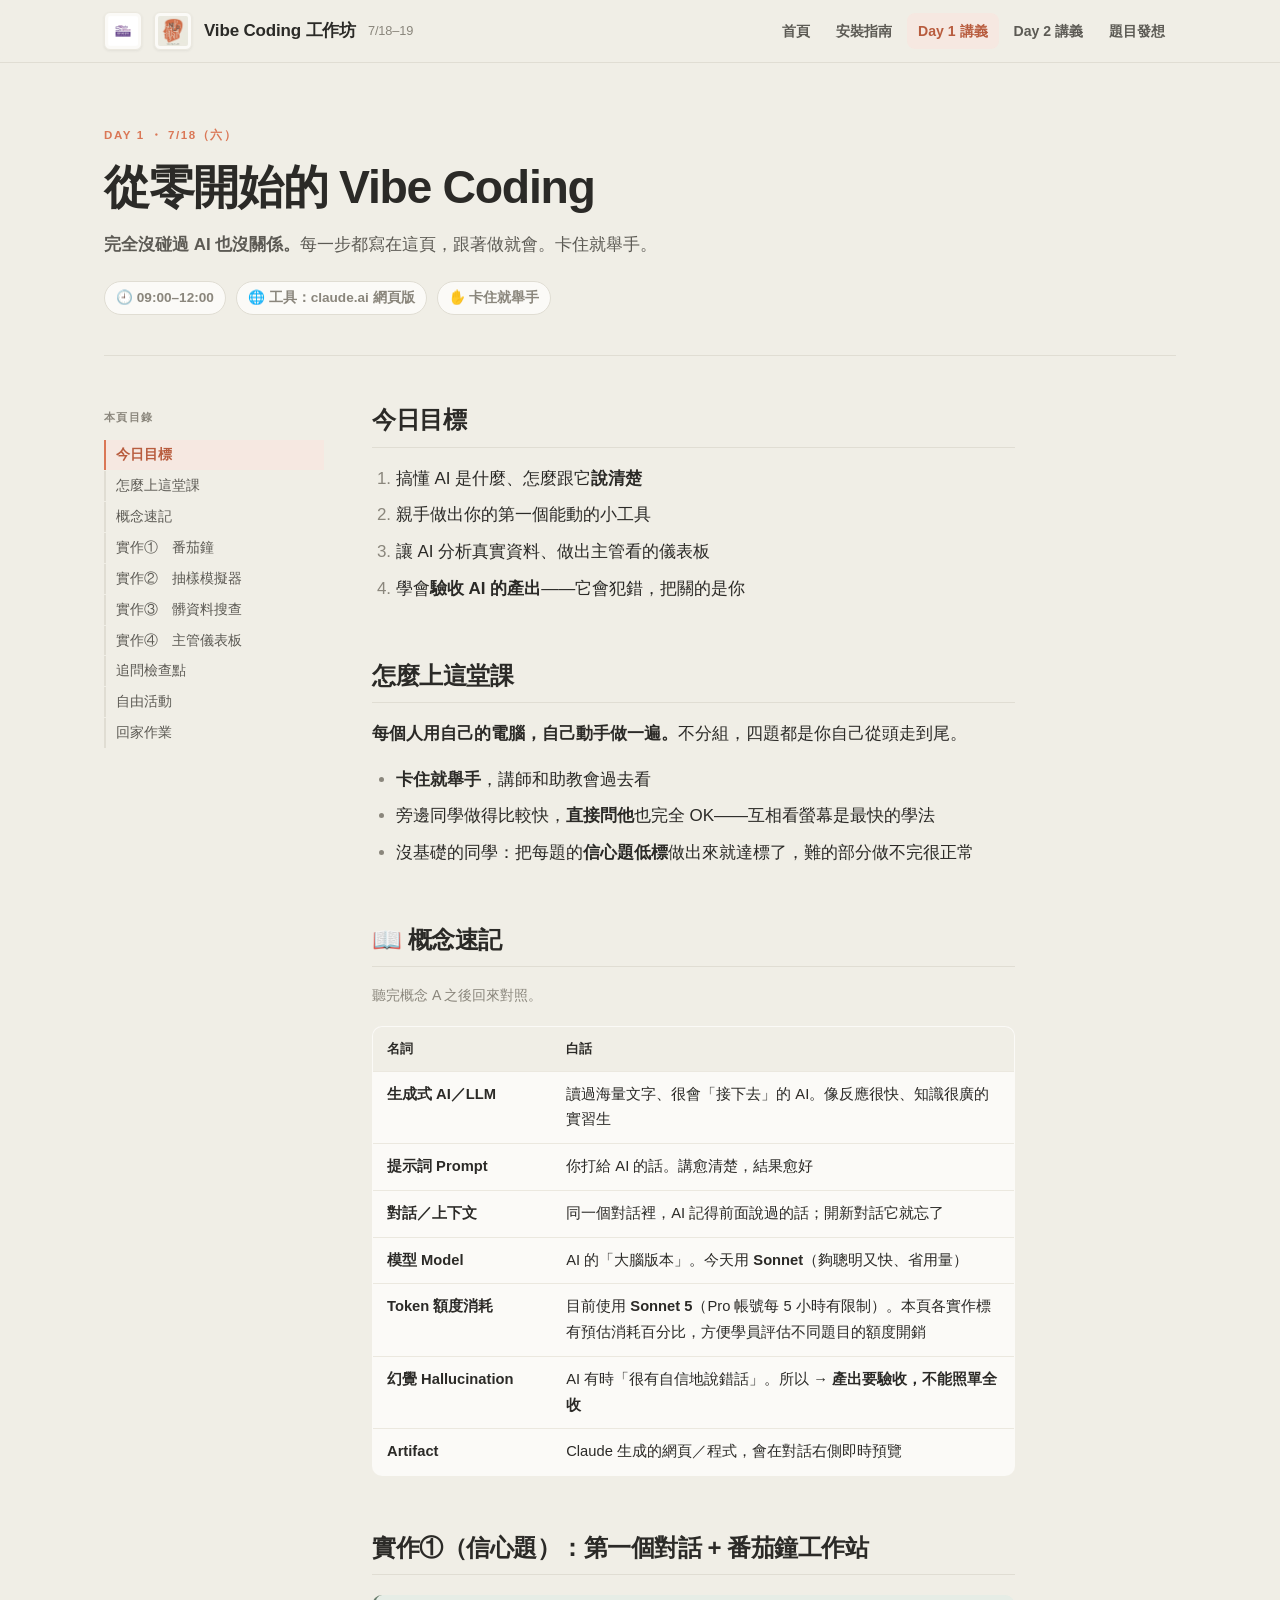
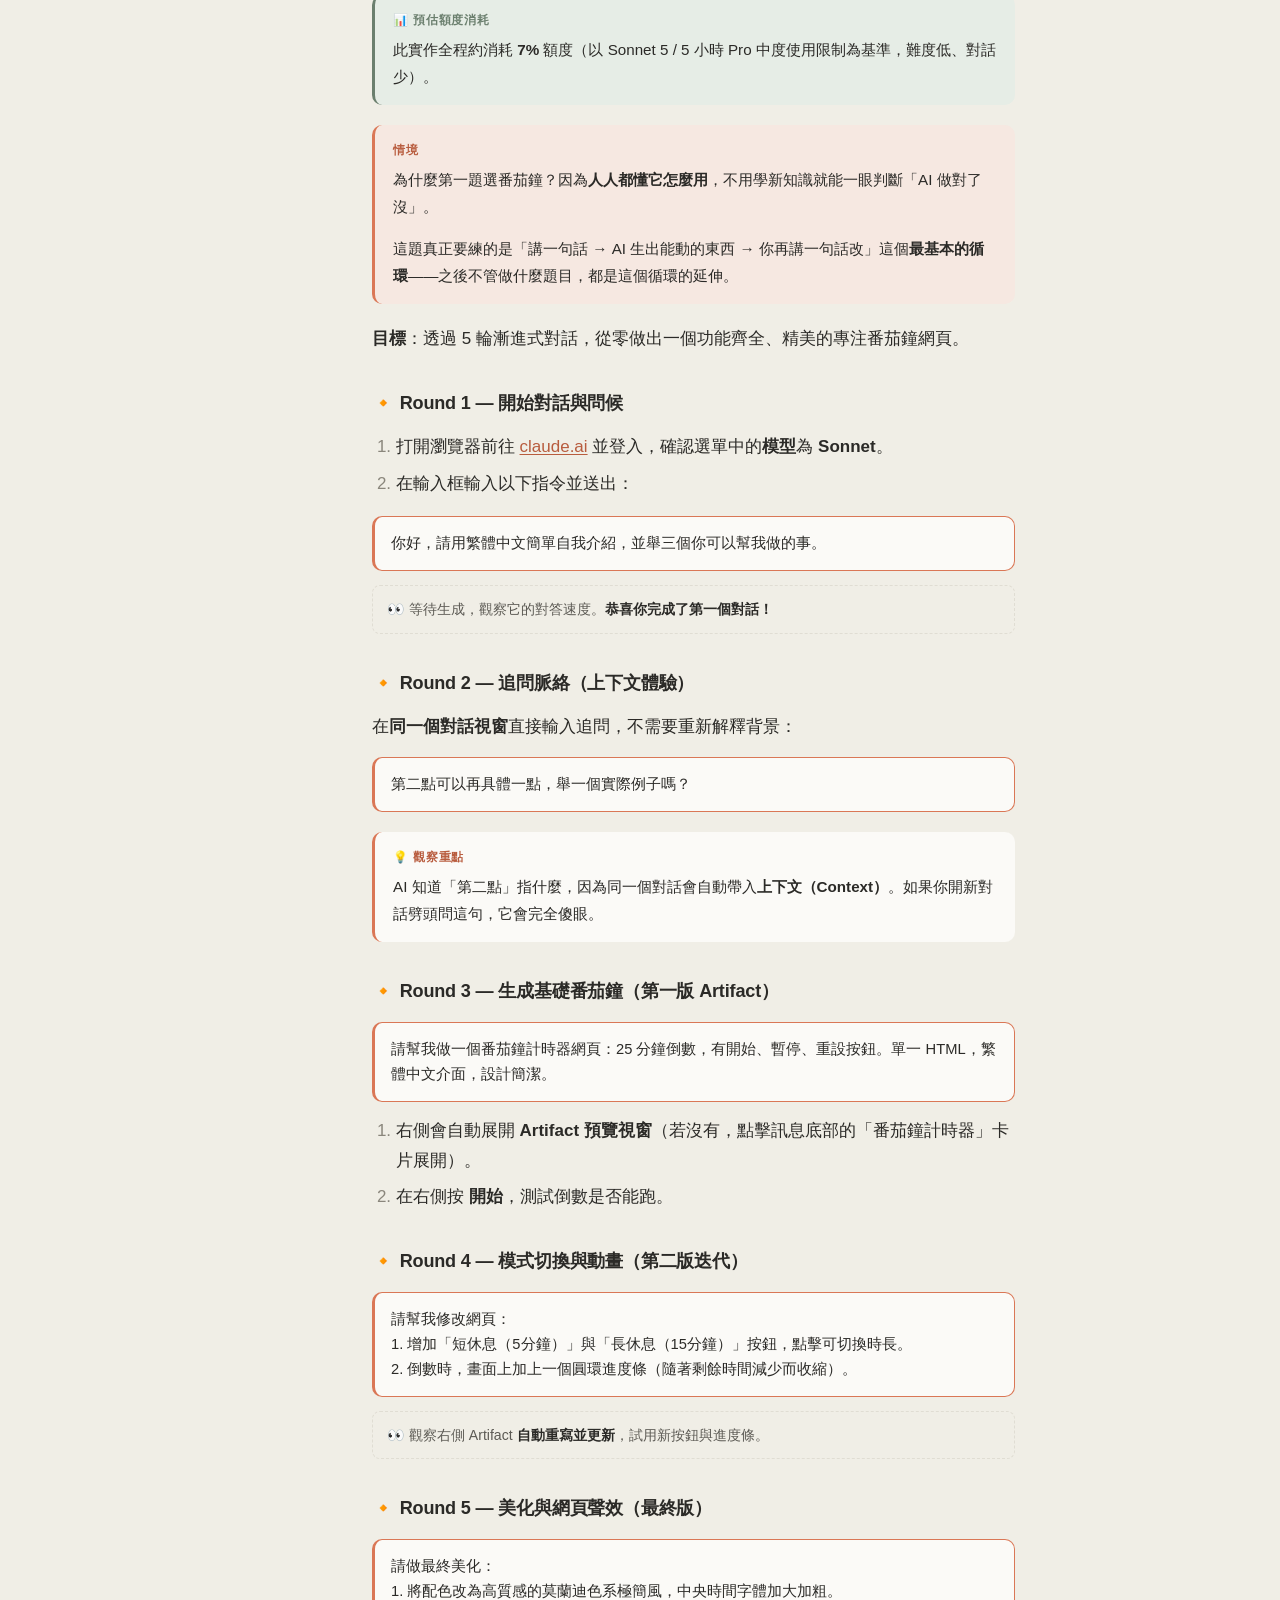
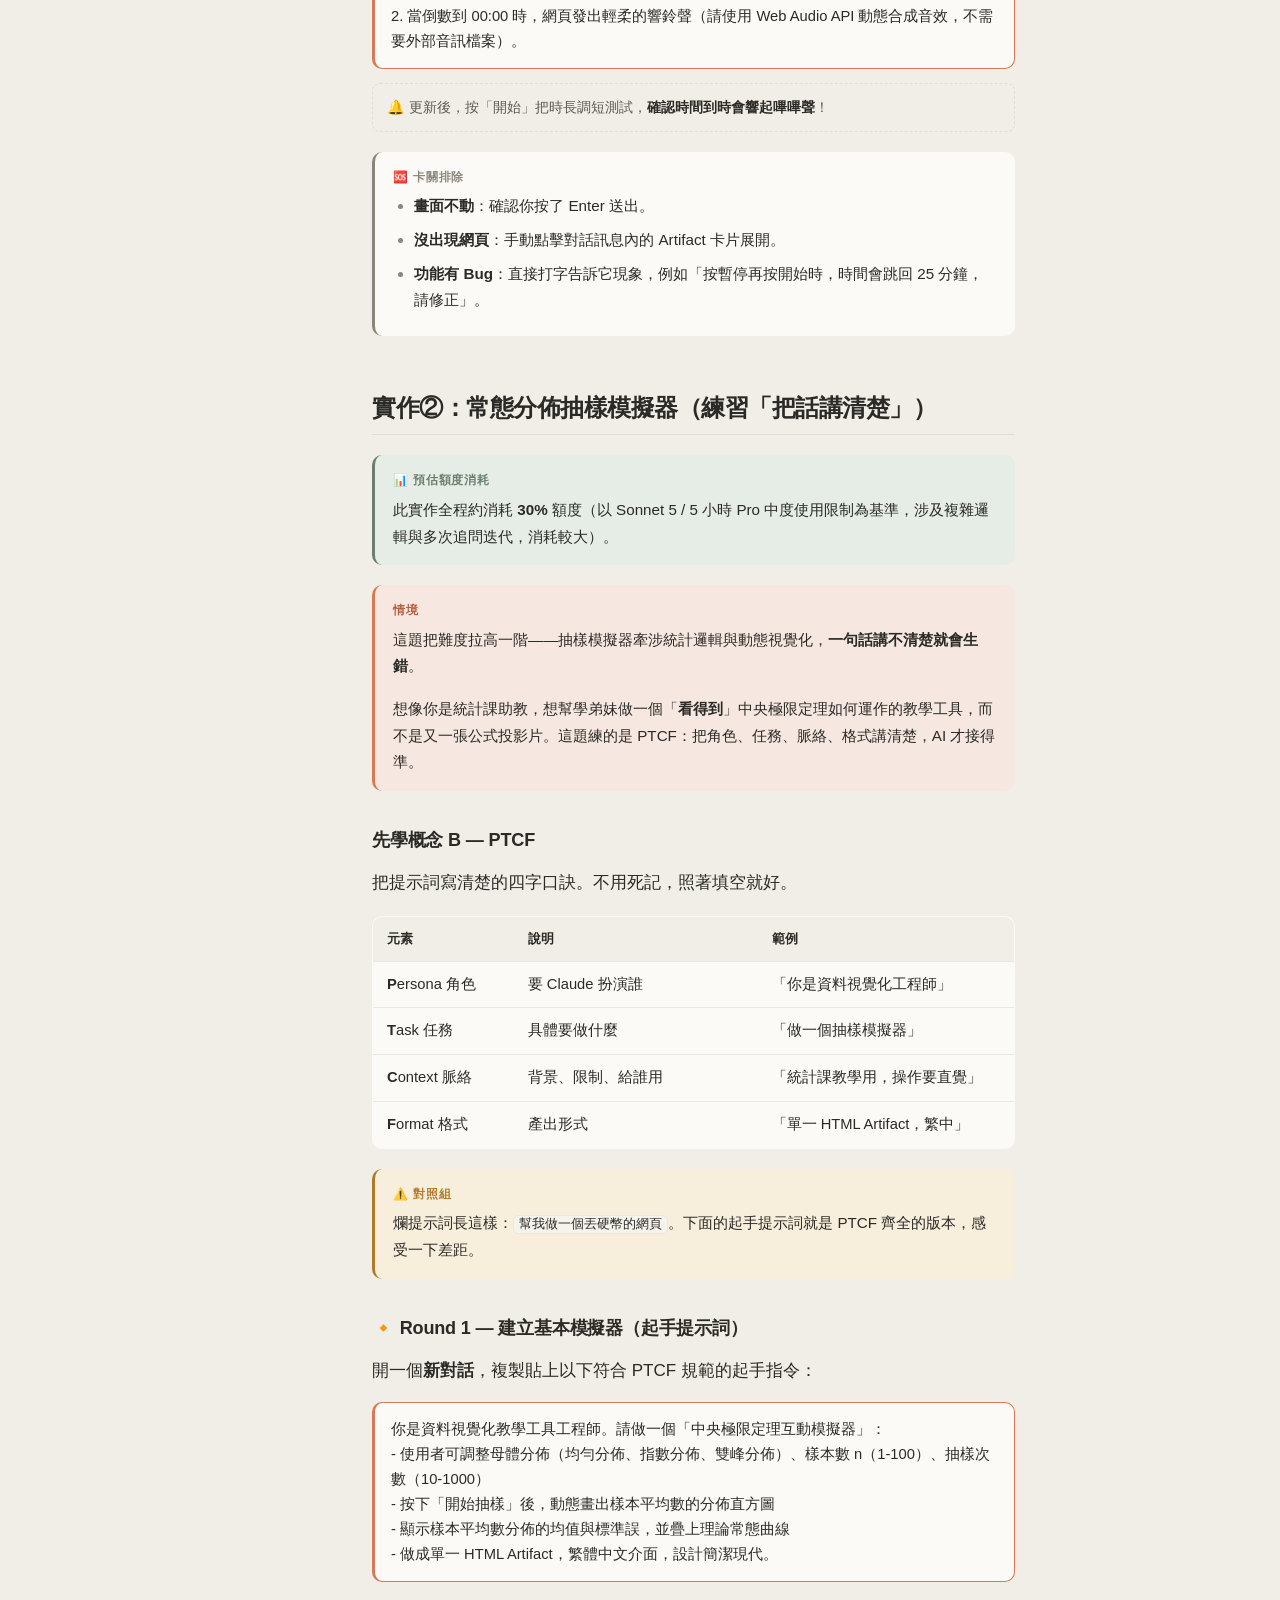
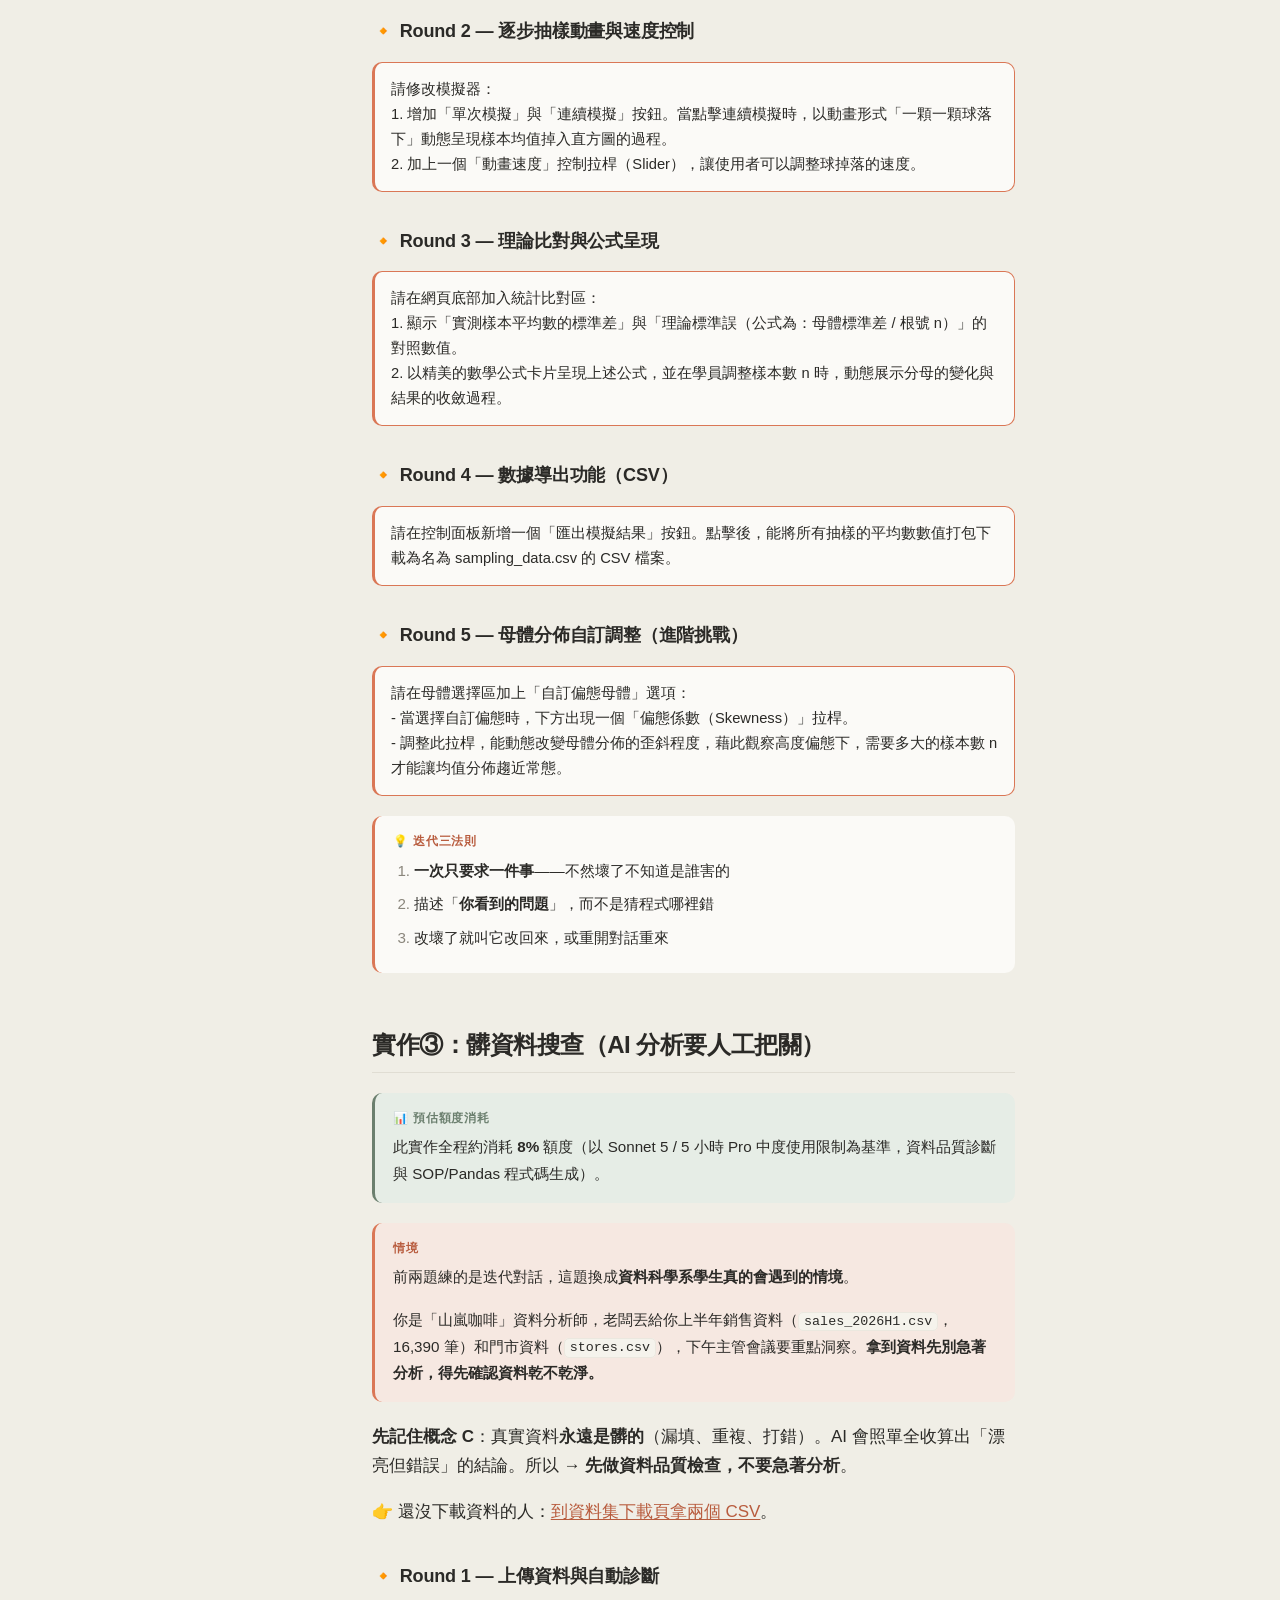
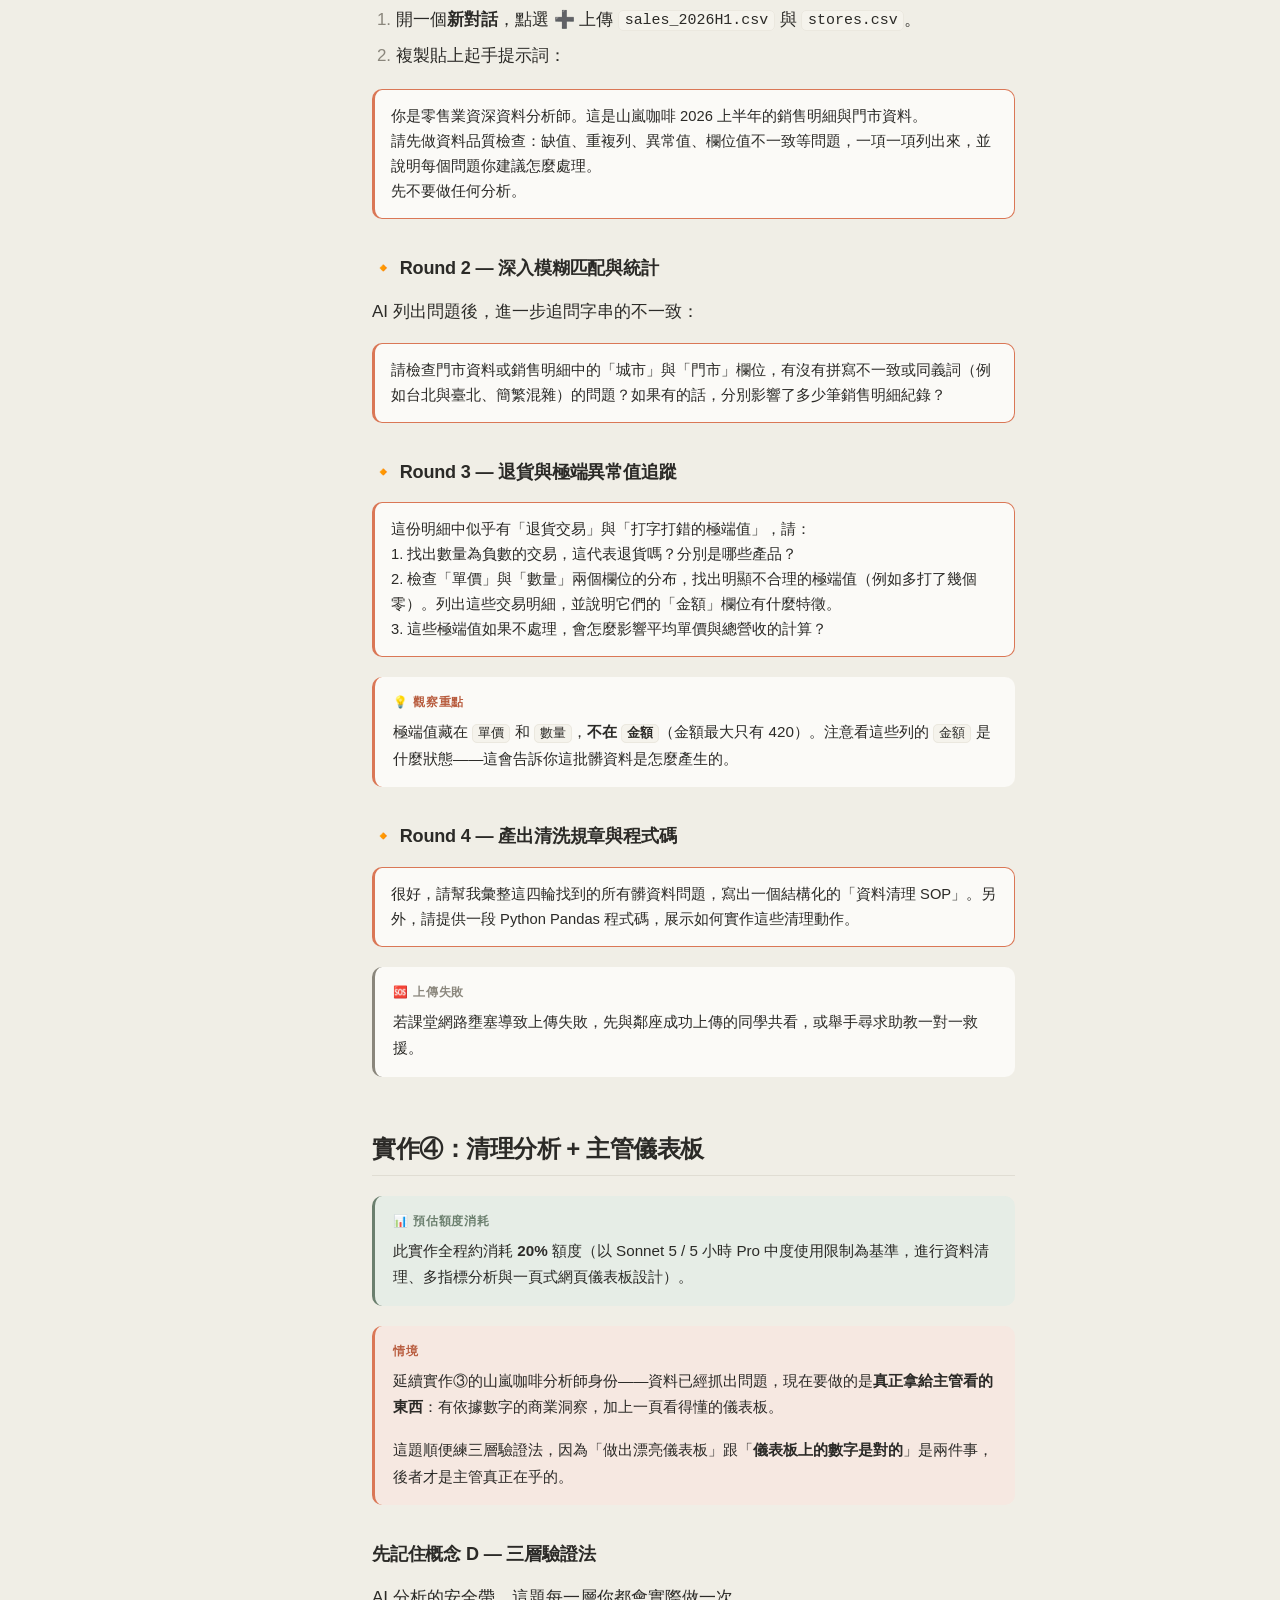
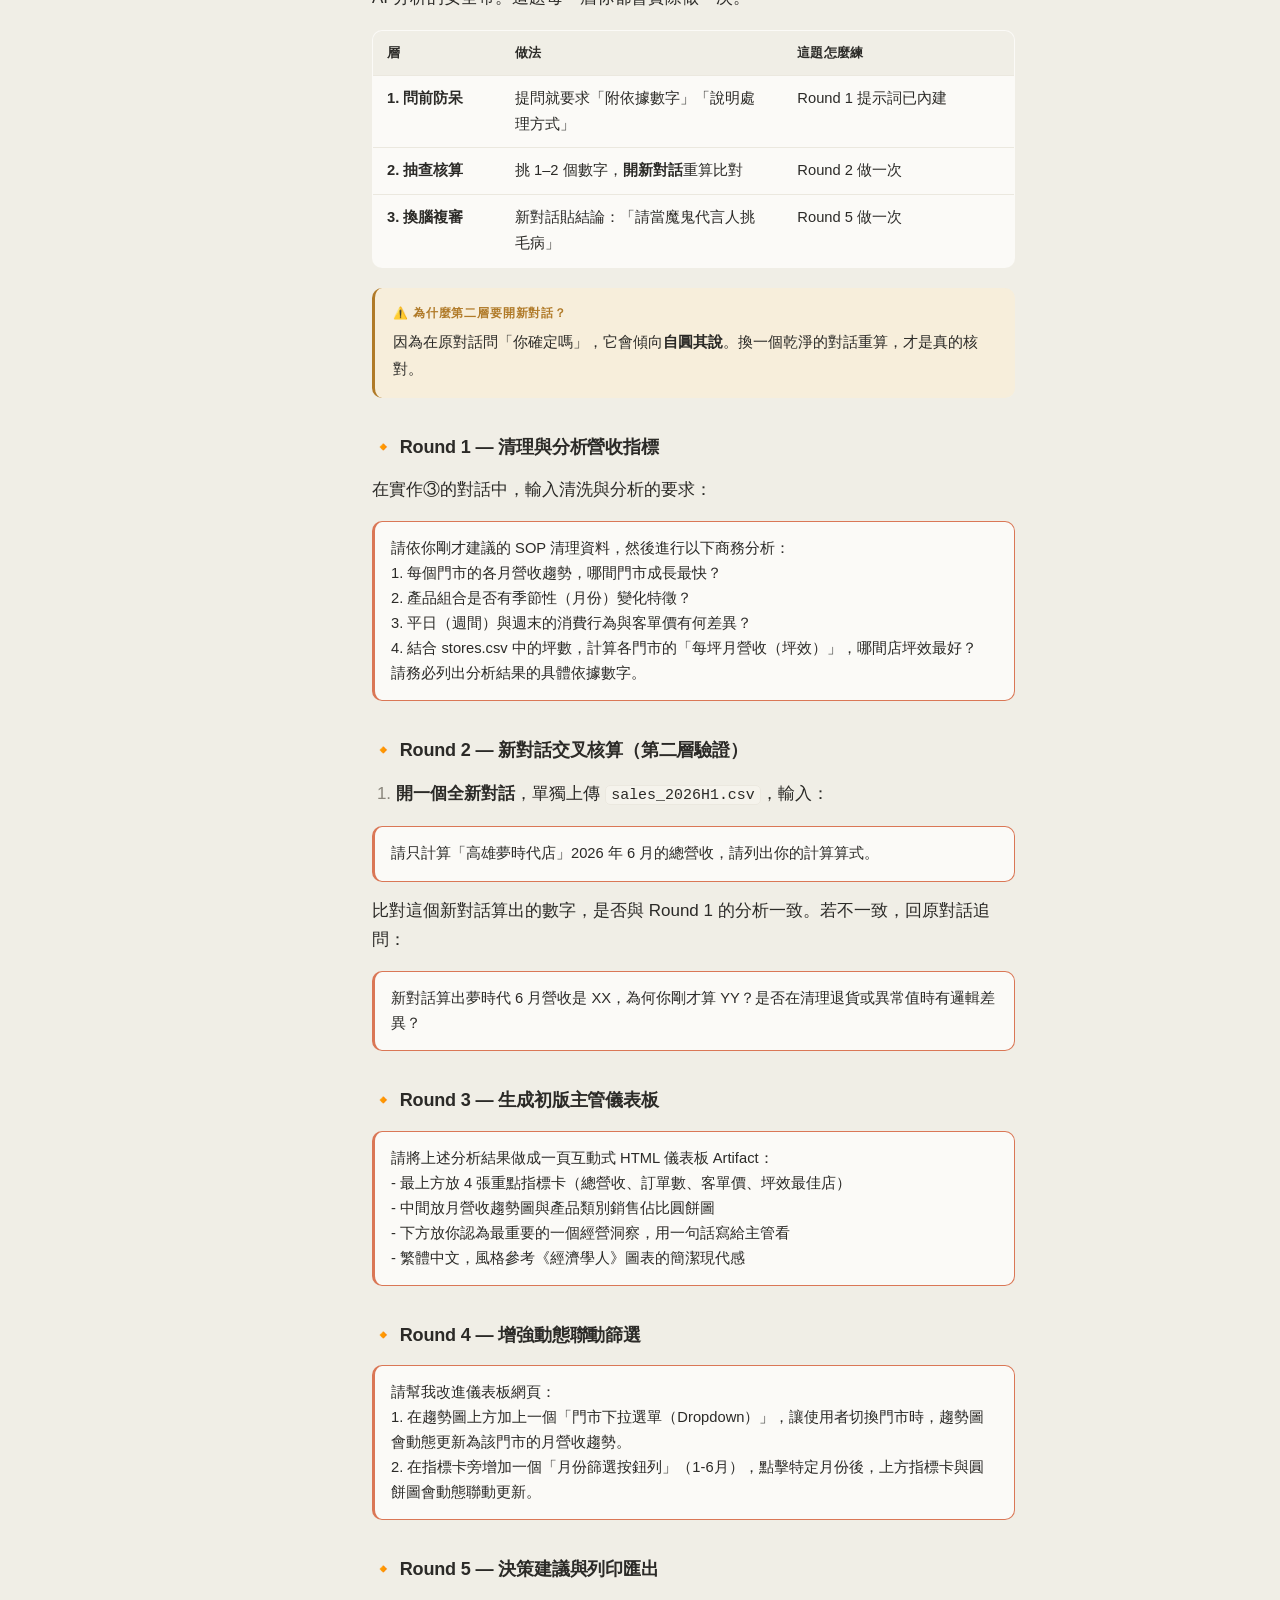
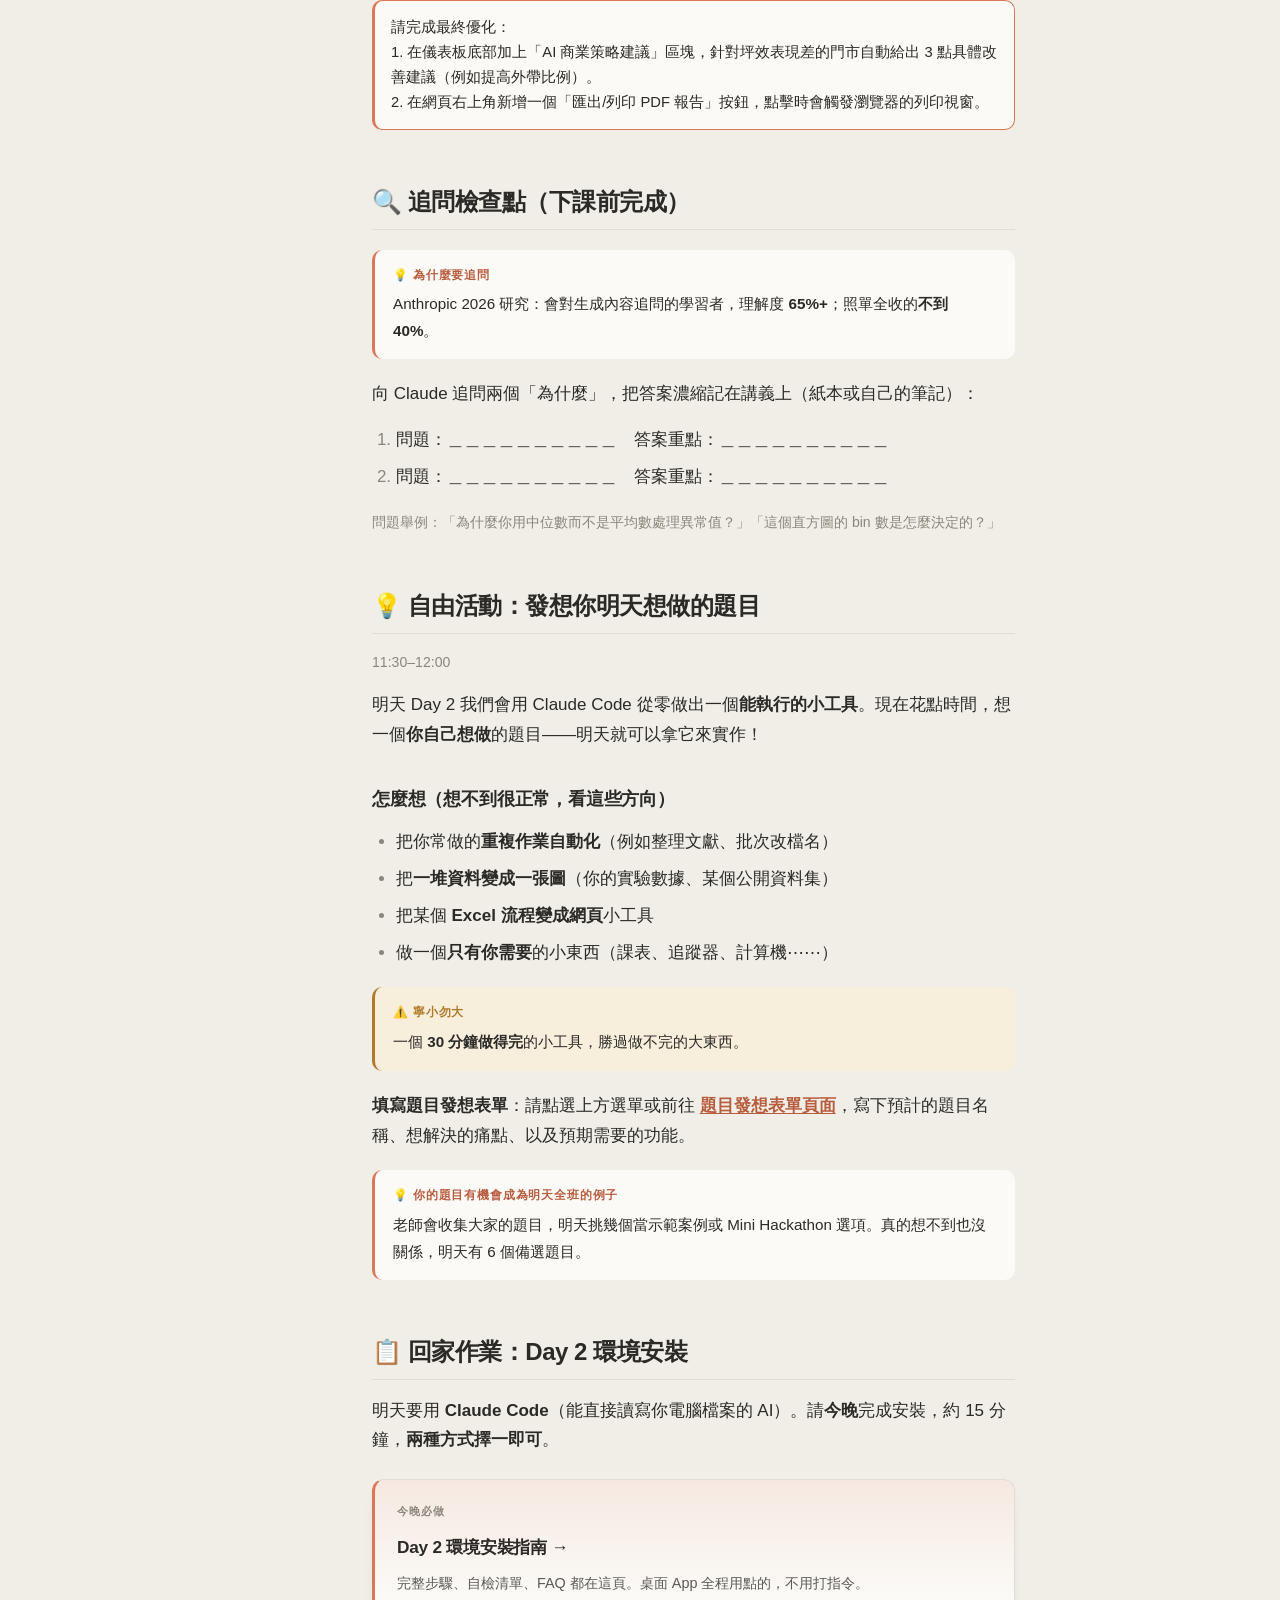
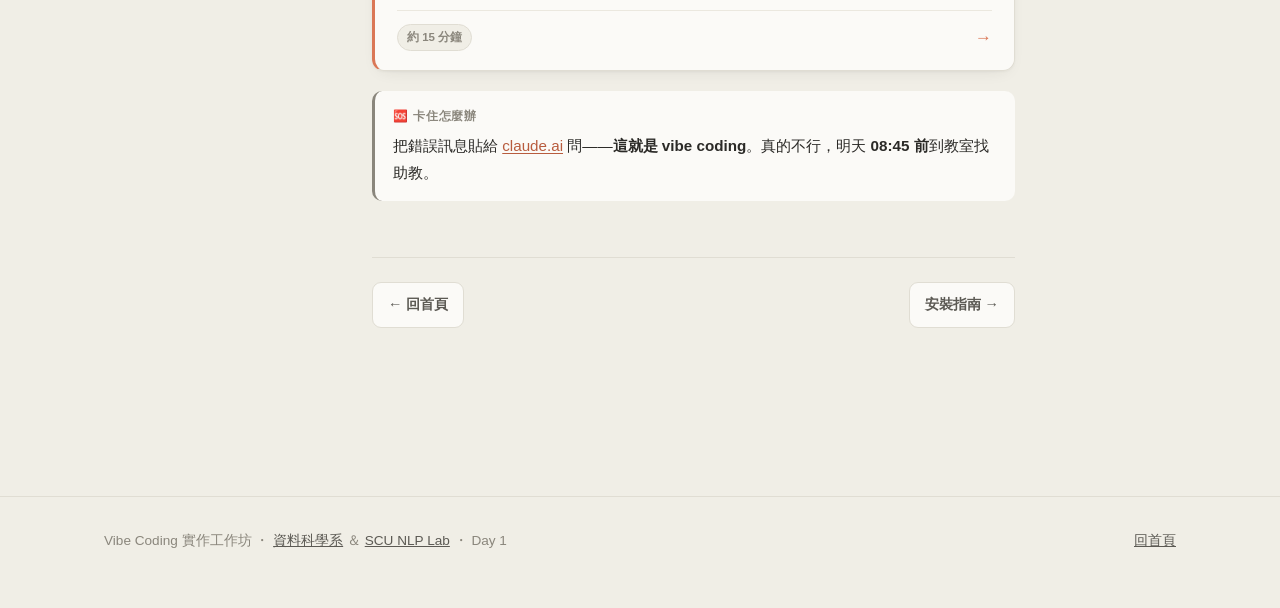
==== day1.html @ 13fd8ad9 "init" ====
<!DOCTYPE html>
<html lang="zh-Hant">

<head>
  <meta charset="UTF-8">
  <meta name="viewport" content="width=device-width, initial-scale=1.0">
  <title>學員講義 — Vibe Coding 工作坊 Day 1 </title>
  <meta name="description" content="Day 1：用 claude.ai 網頁版，從番茄鐘做到主管儀表板。四個實作的逐步操作與起手提示詞。">
  <link rel="stylesheet" href="assets/style.css">
</head>

<body>

  <header class="site-header">
    <div class="inner">
      <a class="brand" href="index.html">
        <img src="assets/bigdata_logo.png" alt="東吳資科" class="header-logo">
        <img src="assets/nlp_logo.png" alt="NLP Lab" class="header-logo">
        Vibe Coding 工作坊
        <small>7/18–19</small>
      </a>
      <nav class="site-nav">
        <a href="index.html">首頁</a>
        <a href="install.html">安裝指南</a>
        <a href="day1.html" aria-current="page">Day 1 講義</a>
        <a href="day2.html">Day 2 講義</a>
        <a href="survey.html">題目發想</a>
      </nav>
    </div>
  </header>

  <div class="wrap">
    <div class="hero">
      <span class="kicker">Day 1 ・ 7/18（六）</span>
      <h1>從零開始的 Vibe Coding</h1>
      <p class="lede"><strong>完全沒碰過 AI 也沒關係。</strong>每一步都寫在這頁，跟著做就會。卡住就舉手。</p>
      <div class="meta">
        <span>🕘 09:00–12:00</span>
        <span>🌐 工具：claude.ai 網頁版</span>
        <span>✋ 卡住就舉手</span>
      </div>
    </div>
  </div>

  <div class="page">

    <aside class="toc">
      <div class="toc-title">本頁目錄</div>
      <ul>
        <li><a href="#goals">今日目標</a></li>
        <li><a href="#how">怎麼上這堂課</a></li>
        <li><a href="#concepts">概念速記</a></li>
        <li><a href="#lab1">實作①　番茄鐘</a></li>
        <li><a href="#lab2">實作②　抽樣模擬器</a></li>
        <li><a href="#lab3">實作③　髒資料搜查</a></li>
        <li><a href="#lab4">實作④　主管儀表板</a></li>
        <li><a href="#checkpoint">追問檢查點</a></li>
        <li><a href="#freetime">自由活動</a></li>
        <li><a href="#homework">回家作業</a></li>
      </ul>
    </aside>

    <main>

      <h2 id="goals">今日目標</h2>
      <ol>
        <li>搞懂 AI 是什麼、怎麼跟它<strong>說清楚</strong></li>
        <li>親手做出你的第一個能動的小工具</li>
        <li>讓 AI 分析真實資料、做出主管看的儀表板</li>
        <li>學會<strong>驗收 AI 的產出</strong>——它會犯錯，把關的是你</li>
      </ol>

      <h2 id="how">怎麼上這堂課</h2>

      <p><strong>每個人用自己的電腦，自己動手做一遍。</strong>不分組，四題都是你自己從頭走到尾。</p>
      <ul>
        <li><strong>卡住就舉手</strong>，講師和助教會過去看</li>
        <li>旁邊同學做得比較快，<strong>直接問他</strong>也完全 OK——互相看螢幕是最快的學法</li>
        <li>沒基礎的同學：把每題的<strong>信心題低標</strong>做出來就達標了，難的部分做不完很正常</li>
      </ul>

      <h2 id="concepts">📖 概念速記</h2>
      <p class="muted small">聽完概念 A 之後回來對照。</p>

      <div class="table-scroll">
        <table>
          <tr>
            <th style="width:28%">名詞</th>
            <th>白話</th>
          </tr>
          <tr>
            <td><strong>生成式 AI／LLM</strong></td>
            <td>讀過海量文字、很會「接下去」的 AI。像反應很快、知識很廣的實習生</td>
          </tr>
          <tr>
            <td><strong>提示詞 Prompt</strong></td>
            <td>你打給 AI 的話。講愈清楚，結果愈好</td>
          </tr>
          <tr>
            <td><strong>對話／上下文</strong></td>
            <td>同一個對話裡，AI 記得前面說過的話；開新對話它就忘了</td>
          </tr>
          <tr>
            <td><strong>模型 Model</strong></td>
            <td>AI 的「大腦版本」。今天用 <strong>Sonnet</strong>（夠聰明又快、省用量）</td>
          </tr>
          <tr>
            <td><strong>Token 額度消耗</strong></td>
            <td>目前使用 <strong>Sonnet 5</strong>（Pro 帳號每 5 小時有限制）。本頁各實作標有預估消耗百分比，方便學員評估不同題目的額度開銷</td>
          </tr>
          <tr>
            <td><strong>幻覺 Hallucination</strong></td>
            <td>AI 有時「很有自信地說錯話」。所以 → <strong>產出要驗收，不能照單全收</strong></td>
          </tr>
          <tr>
            <td><strong>Artifact</strong></td>
            <td>Claude 生成的網頁／程式，會在對話右側即時預覽</td>
          </tr>
        </table>
      </div>

      <!-- ============ 實作 1 ============ -->
      <h2 id="lab1">實作①（信心題）：第一個對話 + 番茄鐘工作站</h2>

      <div class="callout confirm">
        <span class="callout-label">📊 預估額度消耗</span>
        <p>此實作全程約消耗 <strong>7%</strong> 額度（以 Sonnet 5 / 5 小時 Pro 中度使用限制為基準，難度低、對話少）。</p>
      </div>

      <div class="callout scenario">
        <span class="callout-label">情境</span>
        <p>為什麼第一題選番茄鐘？因為<strong>人人都懂它怎麼用</strong>，不用學新知識就能一眼判斷「AI 做對了沒」。</p>
        <p>這題真正要練的是「講一句話 → AI 生出能動的東西 → 你再講一句話改」這個<strong>最基本的循環</strong>——之後不管做什麼題目，都是這個循環的延伸。</p>
      </div>

      <p><strong>目標</strong>：透過 5 輪漸進式對話，從零做出一個功能齊全、精美的專注番茄鐘網頁。</p>

      <h3>🔸 Round 1 — 開始對話與問候</h3>
      <ol>
        <li>打開瀏覽器前往 <a href="https://claude.ai" target="_blank" rel="noopener">claude.ai</a>
          並登入，確認選單中的<strong>模型</strong>為 <strong>Sonnet</strong>。</li>
        <li>在輸入框輸入以下指令並送出：</li>
      </ol>
      <pre class="prompt"><code>你好，請用繁體中文簡單自我介紹，並舉三個你可以幫我做的事。</code></pre>
      <div class="expect">👀 等待生成，觀察它的對答速度。<b>恭喜你完成了第一個對話！</b></div>

      <h3>🔸 Round 2 — 追問脈絡（上下文體驗）</h3>
      <p>在<strong>同一個對話視窗</strong>直接輸入追問，不需要重新解釋背景：</p>
      <pre class="prompt"><code>第二點可以再具體一點，舉一個實際例子嗎？</code></pre>
      <div class="callout tip">
        <span class="callout-label">💡 觀察重點</span>
        <p>AI 知道「第二點」指什麼，因為同一個對話會自動帶入<strong>上下文（Context）</strong>。如果你開新對話劈頭問這句，它會完全傻眼。</p>
      </div>

      <h3>🔸 Round 3 — 生成基礎番茄鐘（第一版 Artifact）</h3>
      <pre class="prompt"><code>請幫我做一個番茄鐘計時器網頁：25 分鐘倒數，有開始、暫停、重設按鈕。單一 HTML，繁體中文介面，設計簡潔。</code></pre>
      <ol>
        <li>右側會自動展開 <strong>Artifact 預覽視窗</strong>（若沒有，點擊訊息底部的「番茄鐘計時器」卡片展開）。</li>
        <li>在右側按 <strong>開始</strong>，測試倒數是否能跑。</li>
      </ol>

      <h3>🔸 Round 4 — 模式切換與動畫（第二版迭代）</h3>
      <pre class="prompt"><code>請幫我修改網頁：
1. 增加「短休息（5分鐘）」與「長休息（15分鐘）」按鈕，點擊可切換時長。
2. 倒數時，畫面上加上一個圓環進度條（隨著剩餘時間減少而收縮）。</code></pre>
      <div class="expect">👀 觀察右側 Artifact <b>自動重寫並更新</b>，試用新按鈕與進度條。</div>

      <h3>🔸 Round 5 — 美化與網頁聲效（最終版）</h3>
      <pre class="prompt"><code>請做最終美化：
1. 將配色改為高質感的莫蘭迪色系極簡風，中央時間字體加大加粗。
2. 當倒數到 00:00 時，網頁發出輕柔的響鈴聲（請使用 Web Audio API 動態合成音效，不需要外部音訊檔案）。</code></pre>
      <div class="expect">🔔 更新後，按「開始」把時長調短測試，<b>確認時間到時會響起嗶嗶聲</b>！</div>

      <div class="callout rescue">
        <span class="callout-label">🆘 卡關排除</span>
        <ul>
          <li><strong>畫面不動</strong>：確認你按了 Enter 送出。</li>
          <li><strong>沒出現網頁</strong>：手動點擊對話訊息內的 Artifact 卡片展開。</li>
          <li><strong>功能有 Bug</strong>：直接打字告訴它現象，例如「按暫停再按開始時，時間會跳回 25 分鐘，請修正」。</li>
        </ul>
      </div>

      <!-- ============ 實作 2 ============ -->
      <h2 id="lab2">實作②：常態分佈抽樣模擬器（練習「把話講清楚」）</h2>

      <div class="callout confirm">
        <span class="callout-label">📊 預估額度消耗</span>
        <p>此實作全程約消耗 <strong>30%</strong> 額度（以 Sonnet 5 / 5 小時 Pro 中度使用限制為基準，涉及複雜邏輯與多次追問迭代，消耗較大）。</p>
      </div>

      <div class="callout scenario">
        <span class="callout-label">情境</span>
        <p>這題把難度拉高一階——抽樣模擬器牽涉統計邏輯與動態視覺化，<strong>一句話講不清楚就會生錯</strong>。</p>
        <p>想像你是統計課助教，想幫學弟妹做一個「<strong>看得到</strong>」中央極限定理如何運作的教學工具，而不是又一張公式投影片。這題練的是 PTCF：把角色、任務、脈絡、格式講清楚，AI 才接得準。</p>
      </div>

      <h3>先學概念 B — PTCF</h3>
      <p>把提示詞寫清楚的四字口訣。不用死記，照著填空就好。</p>

      <div class="table-scroll">
        <table>
          <tr>
            <th style="width:22%">元素</th>
            <th style="width:38%">說明</th>
            <th>範例</th>
          </tr>
          <tr>
            <td><strong>P</strong>ersona 角色</td>
            <td>要 Claude 扮演誰</td>
            <td>「你是資料視覺化工程師」</td>
          </tr>
          <tr>
            <td><strong>T</strong>ask 任務</td>
            <td>具體要做什麼</td>
            <td>「做一個抽樣模擬器」</td>
          </tr>
          <tr>
            <td><strong>C</strong>ontext 脈絡</td>
            <td>背景、限制、給誰用</td>
            <td>「統計課教學用，操作要直覺」</td>
          </tr>
          <tr>
            <td><strong>F</strong>ormat 格式</td>
            <td>產出形式</td>
            <td>「單一 HTML Artifact，繁中」</td>
          </tr>
        </table>
      </div>

      <div class="callout warn">
        <span class="callout-label">⚠️ 對照組</span>
        <p>爛提示詞長這樣：<code>幫我做一個丟硬幣的網頁</code>。下面的起手提示詞就是 PTCF 齊全的版本，感受一下差距。</p>
      </div>

      <h3>🔸 Round 1 — 建立基本模擬器（起手提示詞）</h3>
      <p>開一個<strong>新對話</strong>，複製貼上以下符合 PTCF 規範的起手指令：</p>
      <pre class="prompt"><code>你是資料視覺化教學工具工程師。請做一個「中央極限定理互動模擬器」：
- 使用者可調整母體分佈（均勻分佈、指數分佈、雙峰分佈）、樣本數 n（1-100）、抽樣次數（10-1000）
- 按下「開始抽樣」後，動態畫出樣本平均數的分佈直方圖
- 顯示樣本平均數分佈的均值與標準誤，並疊上理論常態曲線
- 做成單一 HTML Artifact，繁體中文介面，設計簡潔現代。</code></pre>

      <h3>🔸 Round 2 — 逐步抽樣動畫與速度控制</h3>
      <pre class="prompt"><code>請修改模擬器：
1. 增加「單次模擬」與「連續模擬」按鈕。當點擊連續模擬時，以動畫形式「一顆一顆球落下」動態呈現樣本均值掉入直方圖的過程。
2. 加上一個「動畫速度」控制拉桿（Slider），讓使用者可以調整球掉落的速度。</code></pre>

      <h3>🔸 Round 3 — 理論比對與公式呈現</h3>
      <pre class="prompt"><code>請在網頁底部加入統計比對區：
1. 顯示「實測樣本平均數的標準差」與「理論標準誤（公式為：母體標準差 / 根號 n）」的對照數值。
2. 以精美的數學公式卡片呈現上述公式，並在學員調整樣本數 n 時，動態展示分母的變化與結果的收斂過程。</code></pre>

      <h3>🔸 Round 4 — 數據導出功能（CSV）</h3>
      <pre class="prompt"><code>請在控制面板新增一個「匯出模擬結果」按鈕。點擊後，能將所有抽樣的平均數數值打包下載為名為 sampling_data.csv 的 CSV 檔案。</code></pre>

      <h3>🔸 Round 5 — 母體分佈自訂調整（進階挑戰）</h3>
      <pre class="prompt"><code>請在母體選擇區加上「自訂偏態母體」選項：
- 當選擇自訂偏態時，下方出現一個「偏態係數（Skewness）」拉桿。
- 調整此拉桿，能動態改變母體分佈的歪斜程度，藉此觀察高度偏態下，需要多大的樣本數 n 才能讓均值分佈趨近常態。</code></pre>

      <div class="callout tip">
        <span class="callout-label">💡 迭代三法則</span>
        <ol>
          <li><strong>一次只要求一件事</strong>——不然壞了不知道是誰害的</li>
          <li>描述「<strong>你看到的問題</strong>」，而不是猜程式哪裡錯</li>
          <li>改壞了就叫它改回來，或重開對話重來</li>
        </ol>
      </div>

      <!-- ============ 實作 3 ============ -->
      <h2 id="lab3">實作③：髒資料搜查（AI 分析要人工把關）</h2>

      <div class="callout confirm">
        <span class="callout-label">📊 預估額度消耗</span>
        <p>此實作全程約消耗 <strong>8%</strong> 額度（以 Sonnet 5 / 5 小時 Pro 中度使用限制為基準，資料品質診斷與 SOP/Pandas 程式碼生成）。</p>
      </div>

      <div class="callout scenario">
        <span class="callout-label">情境</span>
        <p>前兩題練的是迭代對話，這題換成<strong>資料科學系學生真的會遇到的情境</strong>。</p>
        <p>你是「山嵐咖啡」資料分析師，老闆丟給你上半年銷售資料（<code>sales_2026H1.csv</code>，16,390
          筆）和門市資料（<code>stores.csv</code>），下午主管會議要重點洞察。<strong>拿到資料先別急著分析，得先確認資料乾不乾淨。</strong></p>
      </div>

      <p><strong>先記住概念 C</strong>：真實資料<strong>永遠是髒的</strong>（漏填、重複、打錯）。AI 會照單全收算出「漂亮但錯誤」的結論。所以 →
        <strong>先做資料品質檢查，不要急著分析</strong>。</p>

      <p>👉 還沒下載資料的人：<a href="data/">到資料集下載頁拿兩個 CSV</a>。</p>

      <h3>🔸 Round 1 — 上傳資料與自動診斷</h3>
      <ol>
        <li>開一個<strong>新對話</strong>，點選 <strong>➕</strong> 上傳 <code>sales_2026H1.csv</code> 與 <code>stores.csv</code>。
        </li>
        <li>複製貼上起手提示詞：</li>
      </ol>
      <pre class="prompt"><code>你是零售業資深資料分析師。這是山嵐咖啡 2026 上半年的銷售明細與門市資料。
請先做資料品質檢查：缺值、重複列、異常值、欄位值不一致等問題，一項一項列出來，並說明每個問題你建議怎麼處理。
先不要做任何分析。</code></pre>

      <h3>🔸 Round 2 — 深入模糊匹配與統計</h3>
      <p>AI 列出問題後，進一步追問字串的不一致：</p>
      <pre
        class="prompt"><code>請檢查門市資料或銷售明細中的「城市」與「門市」欄位，有沒有拼寫不一致或同義詞（例如台北與臺北、簡繁混雜）的問題？如果有的話，分別影響了多少筆銷售明細紀錄？</code></pre>

      <h3>🔸 Round 3 — 退貨與極端異常值追蹤</h3>
      <pre class="prompt"><code>這份明細中似乎有「退貨交易」與「打字打錯的極端值」，請：
1. 找出數量為負數的交易，這代表退貨嗎？分別是哪些產品？
2. 檢查「單價」與「數量」兩個欄位的分布，找出明顯不合理的極端值（例如多打了幾個零）。列出這些交易明細，並說明它們的「金額」欄位有什麼特徵。
3. 這些極端值如果不處理，會怎麼影響平均單價與總營收的計算？</code></pre>

      <div class="callout tip">
        <span class="callout-label">💡 觀察重點</span>
        <p>極端值藏在 <code>單價</code> 和 <code>數量</code>，<strong>不在 <code>金額</code></strong>（金額最大只有 420）。注意看這些列的
          <code>金額</code> 是什麼狀態——這會告訴你這批髒資料是怎麼產生的。</p>
      </div>

      <h3>🔸 Round 4 — 產出清洗規章與程式碼</h3>
      <pre
        class="prompt"><code>很好，請幫我彙整這四輪找到的所有髒資料問題，寫出一個結構化的「資料清理 SOP」。另外，請提供一段 Python Pandas 程式碼，展示如何實作這些清理動作。</code></pre>

      <div class="callout rescue">
        <span class="callout-label">🆘 上傳失敗</span>
        <p>若課堂網路壅塞導致上傳失敗，先與鄰座成功上傳的同學共看，或舉手尋求助教一對一救援。</p>
      </div>

      <!-- ============ 實作 4 ============ -->
      <h2 id="lab4">實作④：清理分析 + 主管儀表板</h2>

      <div class="callout confirm">
        <span class="callout-label">📊 預估額度消耗</span>
        <p>此實作全程約消耗 <strong>20%</strong> 額度（以 Sonnet 5 / 5 小時 Pro 中度使用限制為基準，進行資料清理、多指標分析與一頁式網頁儀表板設計）。</p>
      </div>

      <div class="callout scenario">
        <span class="callout-label">情境</span>
        <p>延續實作③的山嵐咖啡分析師身份——資料已經抓出問題，現在要做的是<strong>真正拿給主管看的東西</strong>：有依據數字的商業洞察，加上一頁看得懂的儀表板。</p>
        <p>這題順便練三層驗證法，因為「做出漂亮儀表板」跟「<strong>儀表板上的數字是對的</strong>」是兩件事，後者才是主管真正在乎的。</p>
      </div>

      <h3>先記住概念 D — 三層驗證法</h3>
      <p>AI 分析的安全帶。這題每一層你都會實際做一次。</p>

      <div class="table-scroll">
        <table>
          <tr>
            <th style="width:20%">層</th>
            <th style="width:44%">做法</th>
            <th>這題怎麼練</th>
          </tr>
          <tr>
            <td><strong>1. 問前防呆</strong></td>
            <td>提問就要求「附依據數字」「說明處理方式」</td>
            <td>Round 1 提示詞已內建</td>
          </tr>
          <tr>
            <td><strong>2. 抽查核算</strong></td>
            <td>挑 1–2 個數字，<strong>開新對話</strong>重算比對</td>
            <td>Round 2 做一次</td>
          </tr>
          <tr>
            <td><strong>3. 換腦複審</strong></td>
            <td>新對話貼結論：「請當魔鬼代言人挑毛病」</td>
            <td>Round 5 做一次</td>
          </tr>
        </table>
      </div>

      <div class="callout warn">
        <span class="callout-label">⚠️ 為什麼第二層要開新對話？</span>
        <p>因為在原對話問「你確定嗎」，它會傾向<strong>自圓其說</strong>。換一個乾淨的對話重算，才是真的核對。</p>
      </div>

      <h3>🔸 Round 1 — 清理與分析營收指標</h3>
      <p>在實作③的對話中，輸入清洗與分析的要求：</p>
      <pre class="prompt"><code>請依你剛才建議的 SOP 清理資料，然後進行以下商務分析：
1. 每個門市的各月營收趨勢，哪間門市成長最快？
2. 產品組合是否有季節性（月份）變化特徵？
3. 平日（週間）與週末的消費行為與客單價有何差異？
4. 結合 stores.csv 中的坪數，計算各門市的「每坪月營收（坪效）」，哪間店坪效最好？
請務必列出分析結果的具體依據數字。</code></pre>

      <h3>🔸 Round 2 — 新對話交叉核算（第二層驗證）</h3>
      <ol>
        <li><strong>開一個全新對話</strong>，單獨上傳 <code>sales_2026H1.csv</code>，輸入：</li>
      </ol>
      <pre class="prompt"><code>請只計算「高雄夢時代店」2026 年 6 月的總營收，請列出你的計算算式。</code></pre>
      <p>比對這個新對話算出的數字，是否與 Round 1 的分析一致。若不一致，回原對話追問：</p>
      <pre class="prompt"><code>新對話算出夢時代 6 月營收是 XX，為何你剛才算 YY？是否在清理退貨或異常值時有邏輯差異？</code></pre>

      <h3>🔸 Round 3 — 生成初版主管儀表板</h3>
      <pre class="prompt"><code>請將上述分析結果做成一頁互動式 HTML 儀表板 Artifact：
- 最上方放 4 張重點指標卡（總營收、訂單數、客單價、坪效最佳店）
- 中間放月營收趨勢圖與產品類別銷售佔比圓餅圖
- 下方放你認為最重要的一個經營洞察，用一句話寫給主管看
- 繁體中文，風格參考《經濟學人》圖表的簡潔現代感</code></pre>

      <h3>🔸 Round 4 — 增強動態聯動篩選</h3>
      <pre class="prompt"><code>請幫我改進儀表板網頁：
1. 在趨勢圖上方加上一個「門市下拉選單（Dropdown）」，讓使用者切換門市時，趨勢圖會動態更新為該門市的月營收趨勢。
2. 在指標卡旁增加一個「月份篩選按鈕列」（1-6月），點擊特定月份後，上方指標卡與圓餅圖會動態聯動更新。</code></pre>

      <h3>🔸 Round 5 — 決策建議與列印匯出</h3>
      <pre class="prompt"><code>請完成最終優化：
1. 在儀表板底部加上「AI 商業策略建議」區塊，針對坪效表現差的門市自動給出 3 點具體改善建議（例如提高外帶比例）。
2. 在網頁右上角新增一個「匯出/列印 PDF 報告」按鈕，點擊時會觸發瀏覽器的列印視窗。</code></pre>

      <!-- ============ 追問檢查點 ============ -->
      <h2 id="checkpoint">🔍 追問檢查點（下課前完成）</h2>

      <div class="callout tip">
        <span class="callout-label">💡 為什麼要追問</span>
        <p>Anthropic 2026 研究：會對生成內容追問的學習者，理解度 <strong>65%+</strong>；照單全收的<strong>不到 40%</strong>。</p>
      </div>

      <p>向 Claude 追問兩個「為什麼」，把答案濃縮記在講義上（紙本或自己的筆記）：</p>
      <ol>
        <li>問題：＿＿＿＿＿＿＿＿＿＿　答案重點：＿＿＿＿＿＿＿＿＿＿</li>
        <li>問題：＿＿＿＿＿＿＿＿＿＿　答案重點：＿＿＿＿＿＿＿＿＿＿</li>
      </ol>
      <p class="muted small">問題舉例：「為什麼你用中位數而不是平均數處理異常值？」「這個直方圖的 bin 數是怎麼決定的？」</p>

      <!-- ============ 自由活動 ============ -->
      <h2 id="freetime">💡 自由活動：發想你明天想做的題目</h2>
      <p class="muted small">11:30–12:00</p>

      <p>明天 Day 2 我們會用 Claude Code 從零做出一個<strong>能執行的小工具</strong>。現在花點時間，想一個<strong>你自己想做</strong>的題目——明天就可以拿它來實作！</p>

      <h3>怎麼想（想不到很正常，看這些方向）</h3>
      <ul>
        <li>把你常做的<strong>重複作業自動化</strong>（例如整理文獻、批次改檔名）</li>
        <li>把<strong>一堆資料變成一張圖</strong>（你的實驗數據、某個公開資料集）</li>
        <li>把某個 <strong>Excel 流程變成網頁</strong>小工具</li>
        <li>做一個<strong>只有你需要</strong>的小東西（課表、追蹤器、計算機⋯⋯）</li>
      </ul>

      <div class="callout warn">
        <span class="callout-label">⚠️ 寧小勿大</span>
        <p>一個 <strong>30 分鐘做得完</strong>的小工具，勝過做不完的大東西。</p>
      </div>

      <p><strong>填寫題目發想表單</strong>：請點選上方選單或前往 <a href="survey.html"><strong>題目發想表單頁面</strong></a>，寫下預計的題目名稱、想解決的痛點、以及預期需要的功能。</p>

      <div class="callout tip">
        <span class="callout-label">💡 你的題目有機會成為明天全班的例子</span>
        <p>老師會收集大家的題目，明天挑幾個當示範案例或 Mini Hackathon 選項。真的想不到也沒關係，明天有 6 個備選題目。</p>
      </div>

      <!-- ============ 回家作業 ============ -->
      <h2 id="homework">📋 回家作業：Day 2 環境安裝</h2>

      <p>明天要用 <strong>Claude Code</strong>（能直接讀寫你電腦檔案的 AI）。請<strong>今晚</strong>完成安裝，約 15 分鐘，<strong>兩種方式擇一即可</strong>。
      </p>

      <div class="card-grid">
        <a class="card is-key" href="install.html">
          <span class="card-num">今晚必做</span>
          <h3>Day 2 環境安裝指南 →</h3>
          <p>完整步驟、自檢清單、FAQ 都在這頁。桌面 App 全程用點的，不用打指令。</p>
          <div class="card-meta">
            <span class="tag">約 15 分鐘</span>
            <span class="arrow">→</span>
          </div>
        </a>
      </div>

      <div class="callout rescue">
        <span class="callout-label">🆘 卡住怎麼辦</span>
        <p>把錯誤訊息貼給 <a href="https://claude.ai" target="_blank" rel="noopener">claude.ai</a> 問——<strong>這就是 vibe
            coding</strong>。真的不行，明天 <strong>08:45 前</strong>到教室找助教。</p>
      </div>

      <div class="pager">
        <a href="index.html">← 回首頁</a>
        <a href="install.html">安裝指南 →</a>
      </div>

    </main>
  </div>

  <footer class="site-footer">
    <div class="inner">
      <span>Vibe Coding 實作工作坊 ・ <a href="https://bigdata.scu.edu.tw" target="_blank" rel="noopener">資料科學系</a> ＆ <a href="https://nlp.bigdata.scu.edu.tw" target="_blank" rel="noopener">SCU NLP Lab</a> ・ Day 1</span>
      <span><a href="index.html">回首頁</a></span>
    </div>
  </footer>

  <script src="assets/app.js"></script>
</body>

</html>
---- assets/style.css ----
/* Vibe Coding 工作坊 — 共用設計系統
   Claude 暖陶色系 ｜ 純系統字體、零外部依賴（教室網路不穩時外部字體會拖垮首屏）
   用色紀律：陶土橘只出現在「要學員動手」的地方，其餘保持安靜 */

:root {
  --paper: #F0EEE6;
  --raised: #FBFAF7;
  --ink: #2B2A27;
  --ink-soft: #5C5A54;
  --ink-faint: #8A867C;
  --clay: #DA7756;
  --clay-deep: #B85C3E;
  --clay-wash: #F6E8E1;
  --sage: #6B7F6E;
  --sage-wash: #E6EDE6;
  --amber: #B07A28;
  --amber-wash: #F7EEDB;
  --line: #E0DDD3;
  --line-soft: #EBE8DF;
  --code-bg: #F5F3EC;
  --shadow: 0 1px 2px rgba(43, 42, 39, .04), 0 6px 18px -10px rgba(43, 42, 39, .16);
  --shadow-hover: 0 3px 8px rgba(43, 42, 39, .07), 0 18px 34px -12px rgba(43, 42, 39, .18);
  --sans: -apple-system, BlinkMacSystemFont, "Segoe UI", "PingFang TC",
    "Noto Sans TC", "Microsoft JhengHei", sans-serif;
  --mono: ui-monospace, "SF Mono", SFMono-Regular, Menlo, Consolas, "Roboto Mono", monospace;
  --radius: 12px;
  --measure: 68ch;
}


* {
  box-sizing: border-box;
  margin: 0;
  padding: 0;
}

html {
  scroll-behavior: smooth;
  scroll-padding-top: 84px;
}

body {
  background: var(--paper);
  color: var(--ink);
  font-family: var(--sans);
  line-height: 1.75;
  font-size: 17px;
  -webkit-font-smoothing: antialiased;
}

/* ---------- 站頭 ---------- */

.site-header {
  position: sticky;
  top: 0;
  z-index: 50;
  background: color-mix(in srgb, var(--paper) 88%, transparent);
  backdrop-filter: saturate(1.6) blur(10px);
  -webkit-backdrop-filter: saturate(1.6) blur(10px);
  border-bottom: 1px solid var(--line);
}

.site-header .inner {
  max-width: 1120px;
  margin: 0 auto;
  padding: 12px 24px;
  display: flex;
  align-items: center;
  justify-content: space-between;
  gap: 16px;
  flex-wrap: wrap;
}

.brand {
  display: flex;
  align-items: baseline;
  gap: 9px;
  font-weight: 700;
  color: var(--ink);
  text-decoration: none;
  letter-spacing: -.01em;
}

.brand .dot {
  width: 9px;
  height: 9px;
  border-radius: 50%;
  background: var(--clay);
  align-self: center;
  flex: none;
}

.brand small {
  font-weight: 500;
  color: var(--ink-faint);
  font-size: .8rem;
}

.site-nav {
  display: flex;
  gap: 4px;
  flex-wrap: wrap;
}

.site-nav a {
  color: var(--ink-soft);
  text-decoration: none;
  font-size: .88rem;
  font-weight: 600;
  padding: 6px 11px;
  border-radius: 8px;
  transition: background .15s, color .15s;
}

.site-nav a:hover {
  background: var(--line-soft);
  color: var(--ink);
}

.site-nav a[aria-current="page"] {
  background: var(--clay-wash);
  color: var(--clay-deep);
}

/* ---------- 版面 ---------- */

.wrap {
  max-width: 1120px;
  margin: 0 auto;
  padding: 0 24px;
}

.page {
  max-width: 1120px;
  margin: 0 auto;
  padding: 0 24px 96px;
  display: grid;
  grid-template-columns: 220px minmax(0, 1fr);
  gap: 48px;
  align-items: start;
}

.page.no-toc {
  display: block;
  max-width: 820px;
}

main {
  min-width: 0;
  max-width: var(--measure);
  padding-top: 40px;
}

.page.no-toc main {
  max-width: none;
}

/* ---------- 頁首標題區 ---------- */

.hero {
  padding: 56px 0 40px;
  border-bottom: 1px solid var(--line);
  margin-bottom: 8px;
}

@media (min-width: 901px) {
  .hero:has(.hero-logos) {
    display: flex;
    justify-content: space-between;
    align-items: center;
    gap: 48px;
  }
}

.hero .kicker {
  display: inline-block;
  font-size: .72rem;
  font-weight: 800;
  letter-spacing: .14em;
  text-transform: uppercase;
  color: var(--clay);
  margin-bottom: 14px;
}

.hero h1 {
  font-size: clamp(1.9rem, 4.6vw, 2.9rem);
  line-height: 1.22;
  letter-spacing: -.028em;
  font-weight: 800;
  margin-bottom: 14px;
}

.hero .lede {
  font-size: 1.06rem;
  color: var(--ink-soft);
  max-width: 62ch;
}

.hero .meta {
  margin-top: 22px;
  display: flex;
  gap: 10px;
  flex-wrap: wrap;
  font-size: .85rem;
  color: var(--ink-faint);
}

.hero .meta span {
  background: var(--raised);
  border: 1px solid var(--line);
  padding: 4px 11px;
  border-radius: 999px;
  font-weight: 600;
}

/* ---------- 內文排版 ---------- */

main h2 {
  font-size: 1.5rem;
  font-weight: 750;
  letter-spacing: -.02em;
  line-height: 1.35;
  margin: 56px 0 16px;
  padding-bottom: 10px;
  border-bottom: 1px solid var(--line);
}

main h2:first-child {
  margin-top: 0;
}

main h3 {
  font-size: 1.13rem;
  font-weight: 700;
  letter-spacing: -.01em;
  margin: 34px 0 12px;
}

main h4 {
  font-size: 1rem;
  font-weight: 700;
  margin: 24px 0 8px;
  color: var(--ink-soft);
}

main p {
  margin: 0 0 16px;
}

main ul,
main ol {
  margin: 0 0 18px;
  padding-left: 1.4em;
}

main li {
  margin-bottom: 7px;
}

main li::marker {
  color: var(--ink-faint);
}

main strong {
  font-weight: 700;
}

main a {
  color: var(--clay-deep);
  text-decoration-thickness: 1px;
  text-underline-offset: 2px;
}

main a:hover {
  color: var(--clay);
}

hr {
  border: 0;
  border-top: 1px solid var(--line);
  margin: 44px 0;
}

.lead {
  font-size: 1.05rem;
  color: var(--ink-soft);
}

.muted {
  color: var(--ink-faint);
}

.small {
  font-size: .88rem;
}

/* ---------- 側邊目錄 ---------- */

.toc {
  position: sticky;
  top: 84px;
  padding-top: 44px;
  font-size: .86rem;
  max-height: calc(100vh - 100px);
  overflow-y: auto;
}

.toc .toc-title {
  font-size: .7rem;
  font-weight: 800;
  letter-spacing: .12em;
  text-transform: uppercase;
  color: var(--ink-faint);
  margin-bottom: 12px;
}

.toc ul {
  list-style: none;
  display: flex;
  flex-direction: column;
  gap: 1px;
}

.toc a {
  display: block;
  color: var(--ink-soft);
  text-decoration: none;
  padding: 5px 10px;
  border-left: 2px solid var(--line);
  transition: all .15s;
  line-height: 1.45;
}

.toc a:hover {
  color: var(--ink);
  border-left-color: var(--ink-faint);
}

.toc a.active {
  color: var(--clay-deep);
  border-left-color: var(--clay);
  background: var(--clay-wash);
  font-weight: 700;
}

.toc a.sub {
  padding-left: 22px;
  font-size: .82rem;
}

/* ---------- 卡片格線（首頁） ---------- */

.card-grid {
  display: grid;
  grid-template-columns: repeat(auto-fit, minmax(268px, 1fr));
  gap: 16px;
  margin: 24px 0 8px;
}

.card {
  display: flex;
  flex-direction: column;
  gap: 10px;
  background: var(--raised);
  border: 1px solid var(--line);
  border-left: 3px solid var(--line);
  border-radius: var(--radius);
  padding: 22px 22px 18px;
  text-decoration: none;
  color: inherit;
  box-shadow: var(--shadow);
  transition: transform .16s ease, box-shadow .16s ease, border-color .16s ease;
}

.card:hover {
  transform: translateY(-3px);
  box-shadow: var(--shadow-hover);
  border-left-color: var(--clay);
}

.card.is-key {
  border-left-color: var(--clay);
  background: linear-gradient(180deg, var(--clay-wash), var(--raised) 62%);
}

.card.is-done {
  border-left-color: var(--sage);
}

.card .card-num {
  font-size: .7rem;
  font-weight: 800;
  letter-spacing: .1em;
  color: var(--ink-faint);
}

.card h3 {
  font-size: 1.08rem;
  font-weight: 750;
  letter-spacing: -.015em;
  margin: 0;
}

.card p {
  font-size: .9rem;
  color: var(--ink-soft);
  margin: 0;
  line-height: 1.65;
  flex: 1;
}

.card .card-meta {
  display: flex;
  align-items: center;
  justify-content: space-between;
  gap: 10px;
  margin-top: 4px;
  padding-top: 12px;
  border-top: 1px solid var(--line-soft);
}

.card .tag {
  font-size: .72rem;
  font-weight: 700;
  color: var(--ink-faint);
  background: var(--paper);
  border: 1px solid var(--line);
  border-radius: 999px;
  padding: 2px 9px;
}

.card .arrow {
  color: var(--clay);
  font-weight: 800;
  transition: transform .16s;
}

.card:hover .arrow {
  transform: translateX(3px);
}

/* ---------- Callout ---------- */

.callout {
  border-radius: 10px;
  padding: 15px 18px;
  margin: 20px 0;
  border-left: 3px solid var(--line);
  background: var(--raised);
  font-size: .95rem;
}

.callout> :last-child {
  margin-bottom: 0;
}

.callout .callout-label {
  display: block;
  font-size: .74rem;
  font-weight: 800;
  letter-spacing: .07em;
  margin-bottom: 6px;
  text-transform: uppercase;
}

/* 情境：每個實作開頭，說明為何做這題 */
.callout.scenario {
  background: var(--clay-wash);
  border-left-color: var(--clay);
}

.callout.scenario .callout-label {
  color: var(--clay-deep);
}

.callout.warn {
  background: var(--amber-wash);
  border-left-color: var(--amber);
}

.callout.warn .callout-label {
  color: var(--amber);
}

.callout.confirm {
  background: var(--sage-wash);
  border-left-color: var(--sage);
}

.callout.confirm .callout-label {
  color: var(--sage);
}

.callout.rescue {
  background: var(--raised);
  border-left-color: var(--ink-faint);
}

.callout.rescue .callout-label {
  color: var(--ink-faint);
}

.callout.tip {
  background: var(--raised);
  border-left-color: var(--clay);
}

.callout.tip .callout-label {
  color: var(--clay-deep);
}

/* ---------- 雙軌：Desktop / CLI ---------- */

.track {
  border: 1px solid var(--line);
  border-radius: 10px;
  background: var(--raised);
  padding: 16px 18px;
  margin: 16px 0;
}

.track> :last-child {
  margin-bottom: 0;
}

.track .track-label {
  display: inline-block;
  font-size: .76rem;
  font-weight: 800;
  padding: 2px 10px;
  border-radius: 999px;
  margin-bottom: 10px;
}

.track.desktop {
  border-left: 3px solid var(--clay);
}

.track.desktop .track-label {
  background: var(--clay-wash);
  color: var(--clay-deep);
}

.track.cli {
  border-left: 3px solid var(--ink-faint);
}

.track.cli .track-label {
  background: var(--line-soft);
  color: var(--ink-soft);
}

.track-pair {
  display: grid;
  gap: 12px;
}

@media (min-width: 860px) {
  .track-pair {
    grid-template-columns: 1fr 1fr;
    align-items: start;
  }
}

/* ---------- 步驟 ---------- */

.step {
  display: flex;
  gap: 16px;
  padding: 20px 0;
  border-top: 1px solid var(--line-soft);
}

.step:first-of-type {
  border-top: 0;
}

.step .step-num {
  flex: none;
  width: 27px;
  height: 27px;
  border-radius: 50%;
  background: var(--clay);
  color: #fff;
  font-size: .8rem;
  font-weight: 800;
  display: grid;
  place-items: center;
  margin-top: 3px;
}

.step .step-body {
  min-width: 0;
  flex: 1;
}

.step .step-body> :last-child {
  margin-bottom: 0;
}

.step h3 {
  margin-top: 0;
}

/* 「你會看到」— 預期畫面 */
.expect {
  border: 1px dashed var(--line);
  border-radius: 8px;
  padding: 11px 14px;
  margin: 12px 0;
  background: var(--paper);
  font-size: .88rem;
  color: var(--ink-soft);
}

.expect b {
  color: var(--ink);
  font-weight: 700;
}

/* ---------- 程式碼 ---------- */

pre {
  position: relative;
  background: var(--code-bg);
  border: 1px solid var(--line);
  border-radius: 10px;
  padding: 14px 16px;
  margin: 14px 0;
  overflow-x: auto;
  font-size: .875rem;
  line-height: 1.7;
}

pre code {
  font-family: var(--mono);
  background: none;
  padding: 0;
  border: 0;
  font-size: inherit;
}

code {
  font-family: var(--mono);
  font-size: .88em;
  background: var(--code-bg);
  border: 1px solid var(--line-soft);
  border-radius: 5px;
  padding: .08em .38em;
}

/* 提示詞區塊：學員要整段複製貼給 Claude 的 */
pre.prompt {
  background: var(--raised);
  border-color: var(--clay);
  border-left-width: 3px;
  white-space: pre-wrap;
  font-family: var(--sans);
  font-size: .92rem;
}

pre.prompt code {
  font-family: var(--sans);
  white-space: pre-wrap;
}

.copy-btn {
  position: absolute;
  top: 8px;
  right: 8px;
  background: var(--raised);
  border: 1px solid var(--line);
  color: var(--ink-soft);
  font-family: var(--sans);
  font-size: .72rem;
  font-weight: 700;
  padding: 3px 9px;
  border-radius: 6px;
  cursor: pointer;
  opacity: 0;
  transition: opacity .15s, color .15s, border-color .15s;
}

pre:hover .copy-btn,
.copy-btn:focus-visible {
  opacity: 1;
}

.copy-btn:hover {
  color: var(--clay-deep);
  border-color: var(--clay);
}

.copy-btn.copied {
  color: var(--sage);
  border-color: var(--sage);
  opacity: 1;
}

@media (hover: none) {
  .copy-btn {
    opacity: 1;
  }
}

/* ---------- OS 切換 ---------- */

.os-switch {
  display: inline-flex;
  background: var(--raised);
  border: 1px solid var(--line);
  border-radius: 9px;
  padding: 3px;
  gap: 2px;
}

.os-btn {
  background: none;
  border: 0;
  font-family: var(--sans);
  font-size: .82rem;
  font-weight: 700;
  color: var(--ink-soft);
  padding: 5px 13px;
  border-radius: 6px;
  cursor: pointer;
  transition: background .15s, color .15s;
}

.os-btn:hover {
  color: var(--ink);
}

.os-btn[aria-pressed="true"] {
  background: var(--clay);
  color: #fff;
}

/* 整塊只在某 OS 顯示 */
body.os-mac .os-only.win,
body.os-win .os-only.mac {
  display: none;
}

/* 程式碼區塊裡的單行 */
body.os-mac .os-line.win,
body.os-win .os-line.mac {
  display: none;
}

/* ---------- 自檢清單 ---------- */

.checklist {
  list-style: none;
  padding: 0;
  margin: 16px 0;
  display: flex;
  flex-direction: column;
  gap: 2px;
}

.checklist li {
  margin: 0;
}

.checklist label {
  display: flex;
  align-items: flex-start;
  gap: 11px;
  padding: 9px 12px;
  border-radius: 8px;
  cursor: pointer;
  transition: background .15s;
  line-height: 1.6;
}

.checklist label:hover {
  background: var(--raised);
}

.checklist input[type="checkbox"] {
  flex: none;
  width: 1.15em;
  height: 1.15em;
  margin-top: .3em;
  accent-color: var(--sage);
  cursor: pointer;
}

.checklist input:checked+span {
  color: var(--ink-faint);
  text-decoration: line-through;
  text-decoration-color: var(--sage);
}

.check-progress {
  font-size: .82rem;
  font-weight: 700;
  color: var(--sage);
  background: var(--sage-wash);
  border-radius: 999px;
  padding: 3px 11px;
  display: inline-block;
  margin-bottom: 4px;
}

/* ---------- 表格 ---------- */

.table-scroll {
  overflow-x: auto;
  margin: 18px 0;
}

table {
  width: 100%;
  border-collapse: collapse;
  font-size: .92rem;
  background: var(--raised);
  border: 1px solid var(--line);
  border-radius: 10px;
  overflow: hidden;
}

th,
td {
  padding: 10px 14px;
  text-align: left;
  border-bottom: 1px solid var(--line-soft);
  vertical-align: top;
}

th {
  background: var(--paper);
  font-weight: 750;
  font-size: .84rem;
  letter-spacing: .01em;
}

tr:last-child td {
  border-bottom: 0;
}

/* ---------- FAQ ---------- */

.faq {
  border: 1px solid var(--line);
  border-radius: 10px;
  overflow: hidden;
  margin: 18px 0;
  background: var(--raised);
}

.faq details {
  border-bottom: 1px solid var(--line-soft);
}

.faq details:last-child {
  border-bottom: 0;
}

.faq summary {
  cursor: pointer;
  padding: 13px 18px;
  font-weight: 650;
  font-size: .94rem;
  list-style: none;
  display: flex;
  gap: 10px;
  align-items: flex-start;
  transition: background .15s;
}

.faq summary::-webkit-details-marker {
  display: none;
}

.faq summary::before {
  content: "＋";
  color: var(--clay);
  font-weight: 800;
  flex: none;
  transition: transform .18s;
}

.faq details[open] summary::before {
  content: "－";
}

.faq summary:hover {
  background: var(--paper);
}

.faq .faq-body {
  padding: 0 18px 16px 40px;
  font-size: .92rem;
  color: var(--ink-soft);
}

.faq .faq-body> :last-child {
  margin-bottom: 0;
}

/* ---------- 頁尾 ---------- */

.site-footer {
  border-top: 1px solid var(--line);
  margin-top: 72px;
  padding: 32px 0 56px;
  font-size: .85rem;
  color: var(--ink-faint);
}

.site-footer .inner {
  max-width: 1120px;
  margin: 0 auto;
  padding: 0 24px;
  display: flex;
  justify-content: space-between;
  gap: 16px;
  flex-wrap: wrap;
}

.site-footer a {
  color: var(--ink-soft);
}

/* ---------- 上下頁 ---------- */

.pager {
  display: flex;
  justify-content: space-between;
  gap: 12px;
  margin-top: 56px;
  padding-top: 24px;
  border-top: 1px solid var(--line);
}

.pager a {
  text-decoration: none;
  color: var(--ink-soft);
  font-weight: 650;
  font-size: .9rem;
  padding: 9px 15px;
  border: 1px solid var(--line);
  border-radius: 9px;
  background: var(--raised);
  transition: border-color .15s, color .15s;
}

.pager a:hover {
  border-color: var(--clay);
  color: var(--clay-deep);
}

/* ---------- 手機 ---------- */

@media (max-width: 900px) {
  body {
    font-size: 16px;
  }

  .page {
    grid-template-columns: 1fr;
    gap: 0;
  }

  .toc {
    display: none;
  }

  main {
    padding-top: 28px;
  }

  .hero {
    padding: 36px 0 28px;
  }

  .hero:has(.hero-logos) {
    display: flex;
    flex-direction: column;
    align-items: flex-start;
    gap: 24px;
  }

  .site-header .inner {
    padding: 10px 18px;
  }

  .wrap,
  .page {
    padding-left: 18px;
    padding-right: 18px;
  }

  .site-nav {
    font-size: .82rem;
    gap: 0;
  }

  .site-nav a {
    padding: 5px 8px;
  }

  .brand small {
    display: none;
  }
}

/* ---------- 列印（講義印出來也要能看） ---------- */

@media print {

  .site-header,
  .toc,
  .copy-btn,
  .os-switch,
  .pager,
  .site-footer {
    display: none !important;
  }

  .page {
    display: block;
  }

  body {
    font-size: 11pt;
    background: #fff;
    color: #000;
  }

  .card,
  .callout,
  pre,
  table,
  .track {
    break-inside: avoid;
  }

  .faq details {
    open: true;
  }

  a::after {
    content: " (" attr(href) ")";
    font-size: .85em;
    color: #555;
  }

  main a::after {
    content: "";
  }
}

/* ---------- Logo Integration & Animations ---------- */

.brand {
  align-items: center !important;
  gap: 12px;
}

.brand .dot {
  display: none !important;
  /* Replace simple dot with the logos */
}

.header-logo {
  height: 38px;
  width: auto;
  border-radius: 6px;
  object-fit: contain;
  flex: none;
  background: var(--raised);
  border: 1px solid var(--line-soft);
  box-shadow: 0 1px 3px rgba(43, 42, 39, 0.08);
  padding: 3px;
  transition: transform 0.2s cubic-bezier(0.4, 0, 0.2, 1);
}

.brand:hover .header-logo {
  transform: scale(1.08);
}

.hero-logos {
  display: flex;
  gap: 20px;
  align-items: center;
  flex-shrink: 0;
  background: var(--raised);
  padding: 20px 24px;
  border-radius: var(--radius);
  border: 1px solid var(--line-soft);
  box-shadow: var(--shadow);
}

.hero-logo {
  height: 96px;
  width: auto;
  border-radius: 8px;
  object-fit: contain;
  transition: transform 0.2s cubic-bezier(0.4, 0, 0.2, 1), box-shadow 0.2s cubic-bezier(0.4, 0, 0.2, 1);
}

.hero-logo:hover {
  transform: translateY(-4px) scale(1.03);
}

@media (max-width: 768px) {
  .hero-logo {
    height: 64px;
  }

  .header-logo {
    height: 30px;
    padding: 2px;
  }
}

/* ---------- Form Styles for Survey Page ---------- */
.form-group {
  margin-bottom: 26px;
}

.form-group label {
  display: block;
  font-weight: 700;
  margin-bottom: 10px;
  font-size: 1.02rem;
}

.form-control {
  width: 100%;
  padding: 14px 18px;
  border-radius: var(--radius);
  border: 1px solid var(--line);
  background: var(--bg);
  color: var(--fg);
  font-family: inherit;
  font-size: 1.05rem;
  transition: border-color .15s, box-shadow .15s;
}

.form-control:focus {
  outline: none;
  border-color: var(--clay);
  box-shadow: 0 0 0 3px var(--clay-wash);
}

textarea.form-control {
  min-height: 160px;
  resize: vertical;
}

.btn-primary {
  background: var(--clay);
  color: #fff !important;
  border: none;
  padding: 15px 30px;
  border-radius: var(--radius);
  font-weight: 700;
  cursor: pointer;
  transition: background .15s, transform .15s;
  display: inline-flex;
  align-items: center;
  justify-content: center;
  font-size: 1.05rem;
}

.btn-primary:hover {
  background: var(--clay-deep);
  transform: translateY(-1px);
}

.btn-primary:active {
  transform: translateY(0);
}

.btn-primary:disabled {
  background: var(--muted);
  cursor: not-allowed;
  transform: none;
}

.form-card {
  background: var(--raised);
  border: 1px solid var(--line-soft);
  border-radius: var(--radius);
  padding: 30px;
  box-shadow: var(--shadow);
}

.form-status {
  margin-top: 15px;
  padding: 12px;
  border-radius: var(--radius);
  font-weight: 600;
  display: none;
}

.form-status.success {
  background: var(--sage-wash);
  color: var(--sage);
  border: 1px solid var(--sage-soft);
  display: block;
}

.form-status.error {
  background: var(--amber-wash);
  color: var(--amber);
  border: 1px solid var(--amber-soft);
  display: block;
}

.instruction-card {
  margin-top: 30px;
  background: var(--raised);
  border: 1px dashed var(--line);
  border-radius: var(--radius);
  padding: 20px;
}

.instruction-card code {
  background: var(--clay-wash);
  color: var(--clay-deep);
  padding: 2px 6px;
  border-radius: 4px;
  font-size: .88em;
}
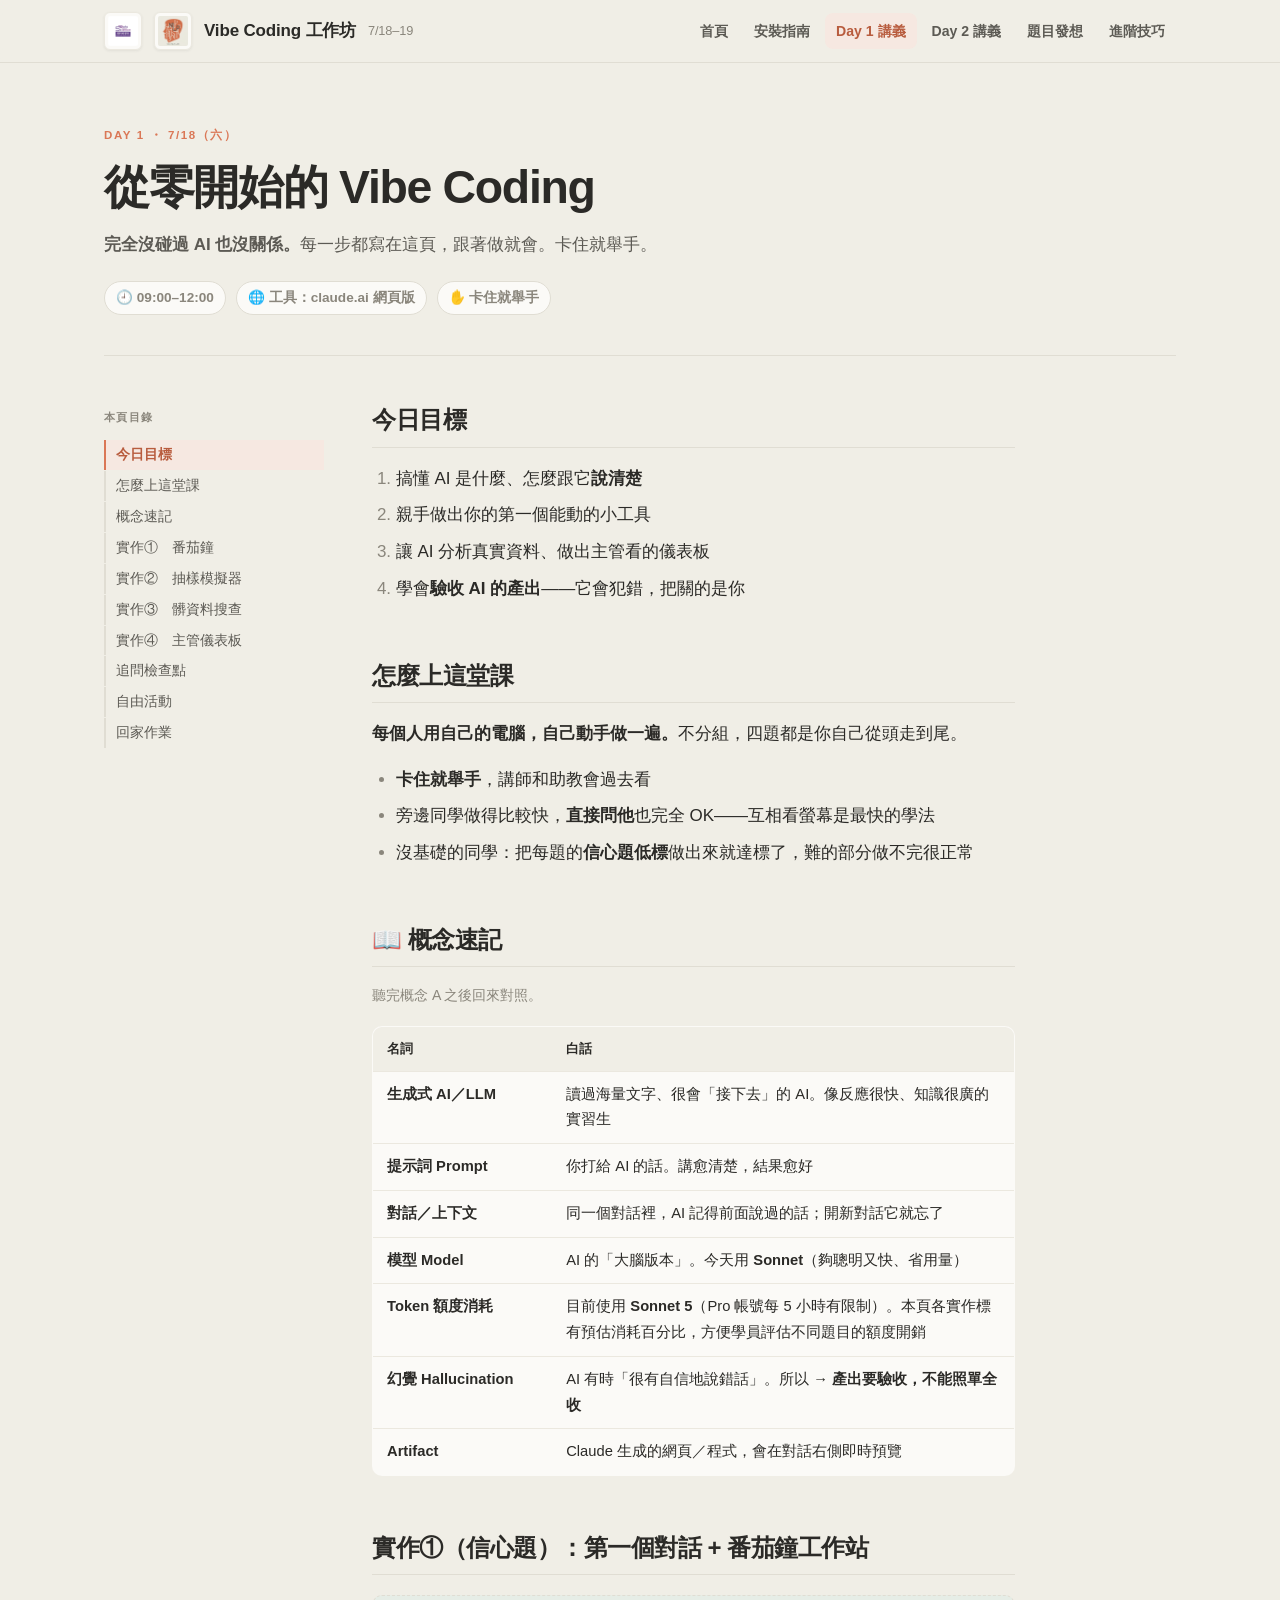
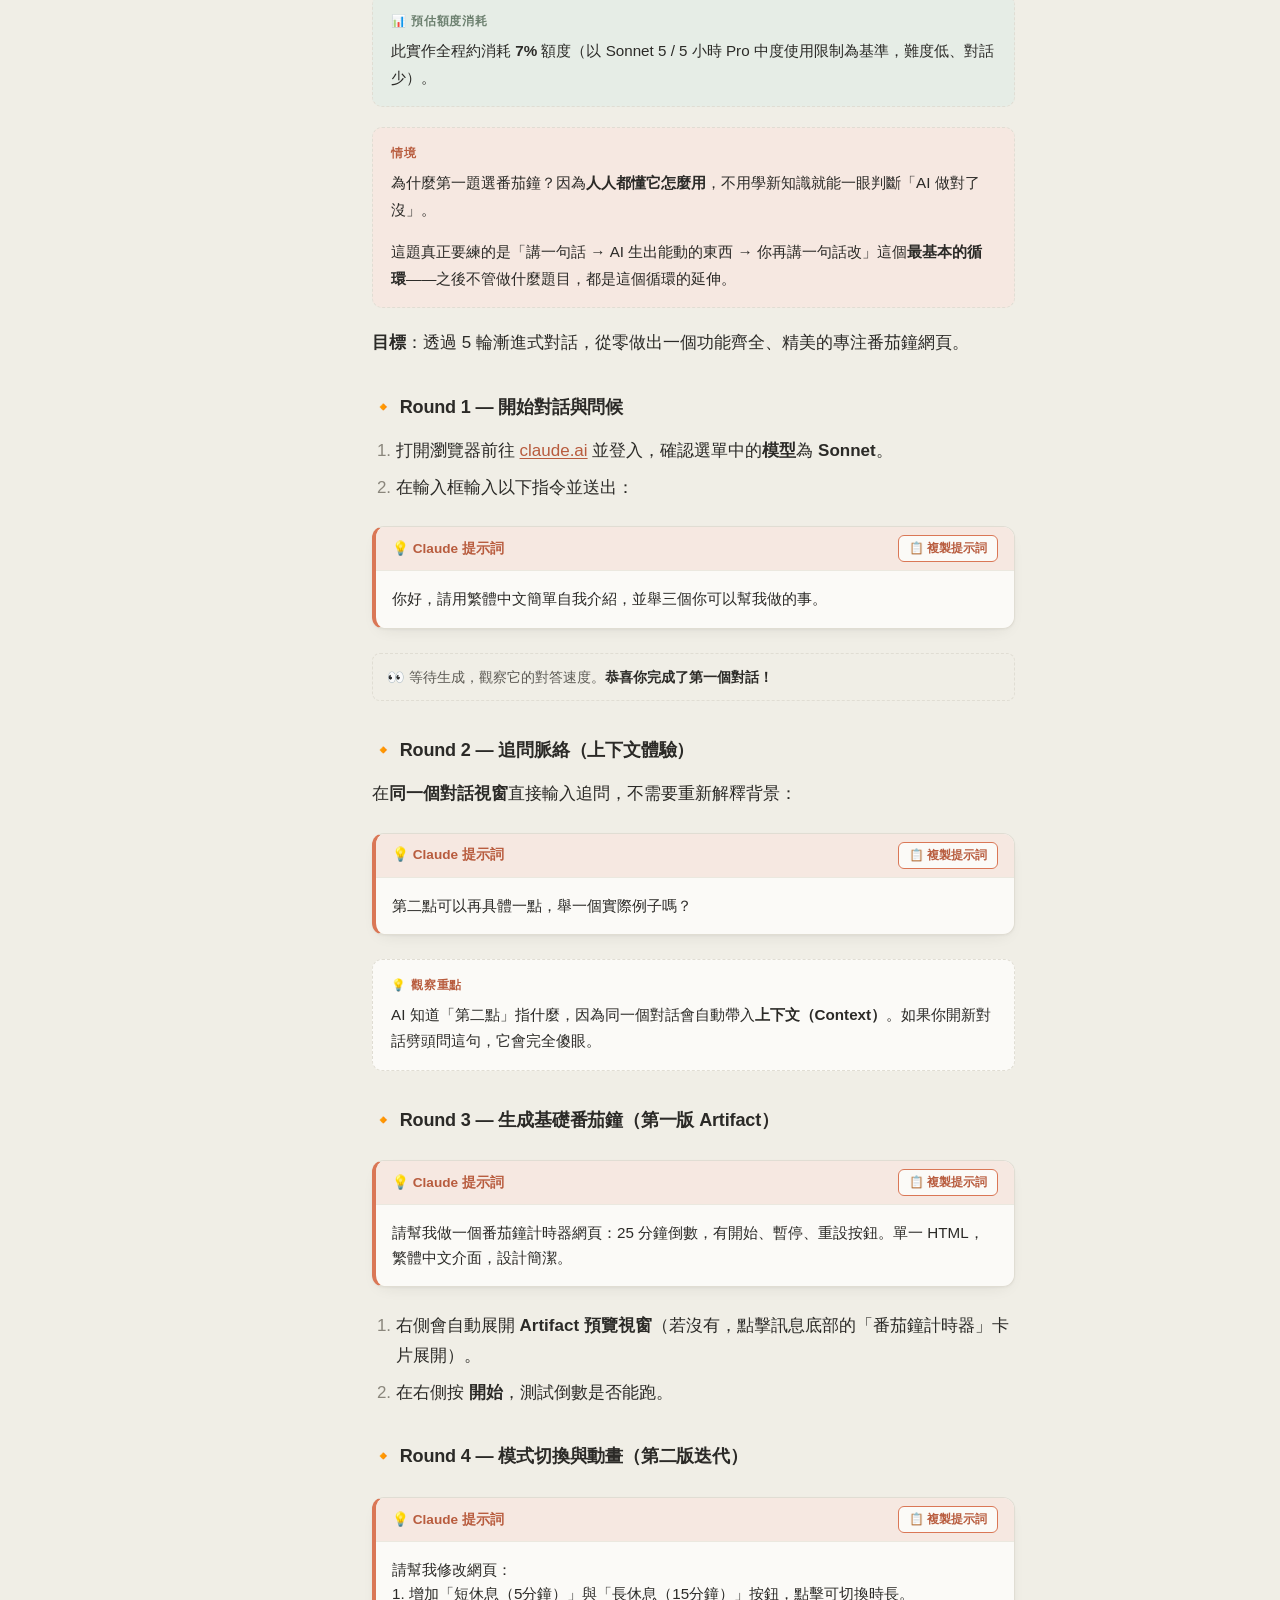
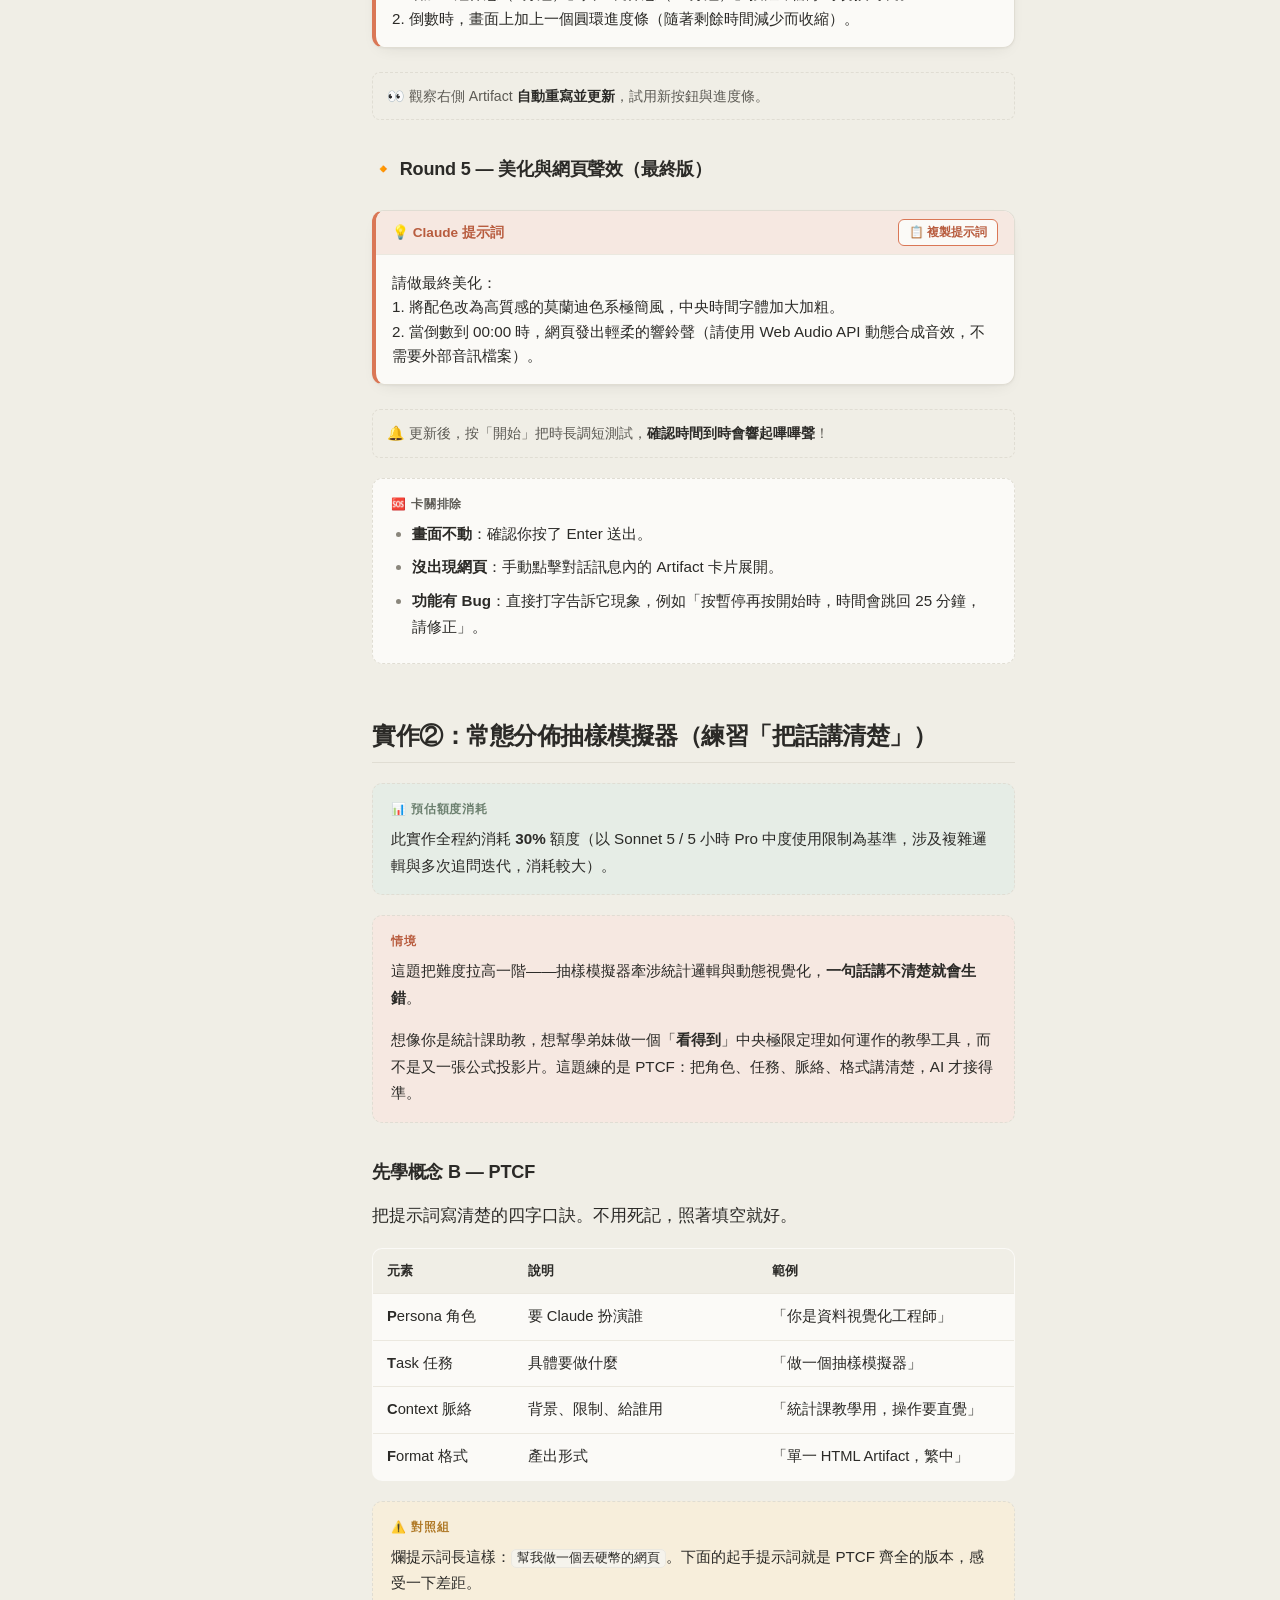
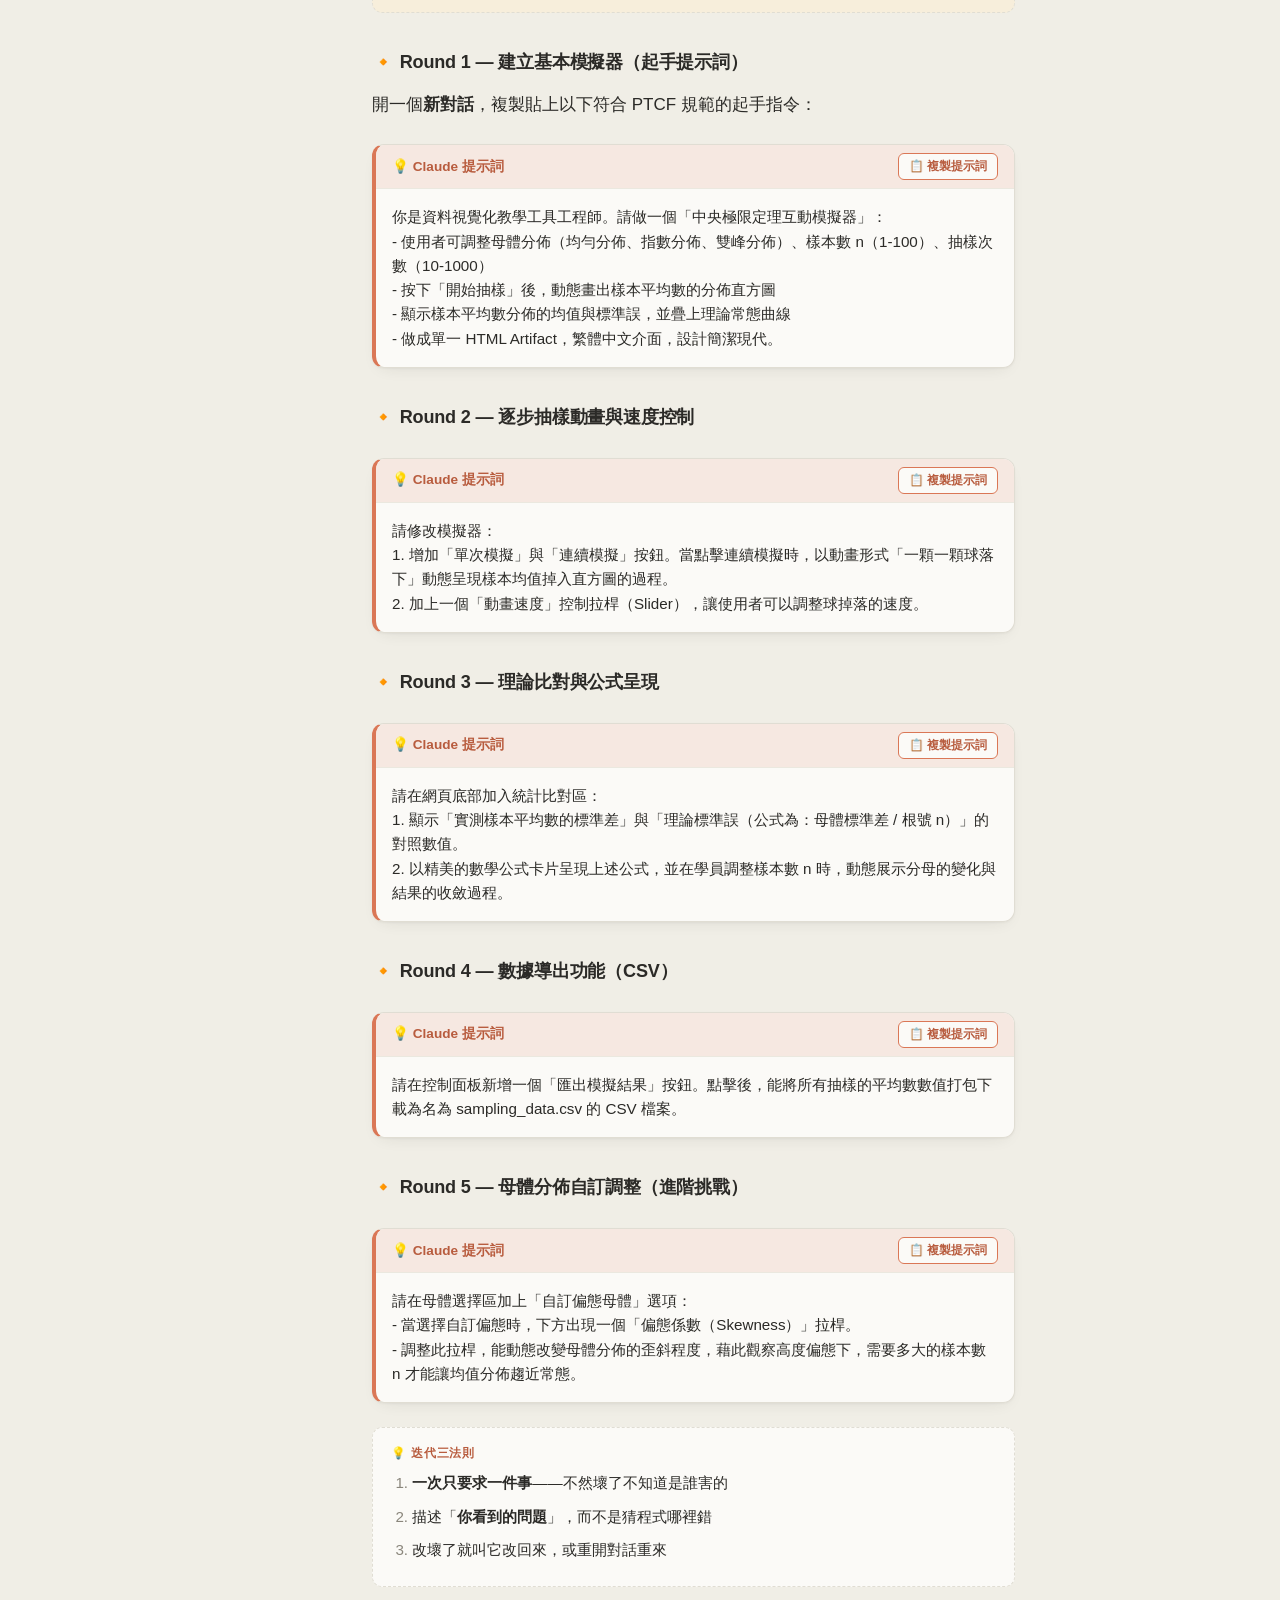
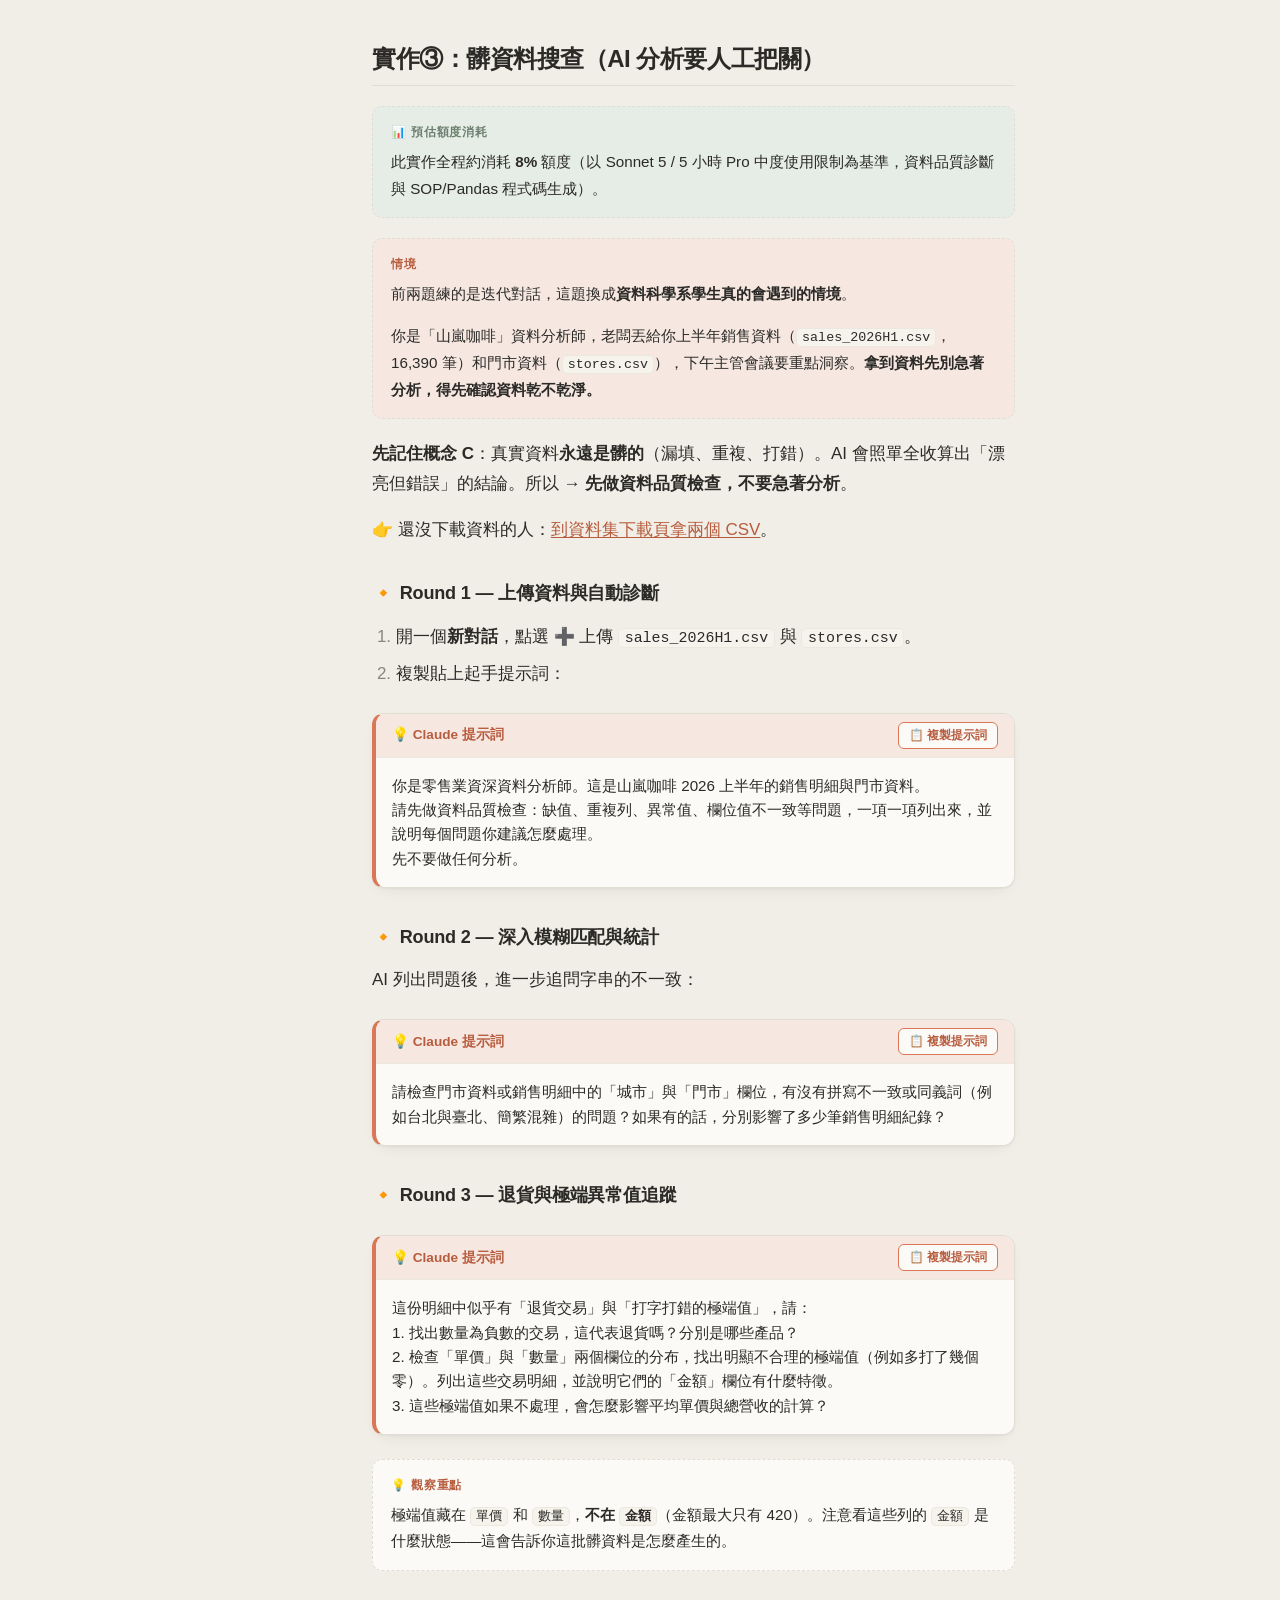
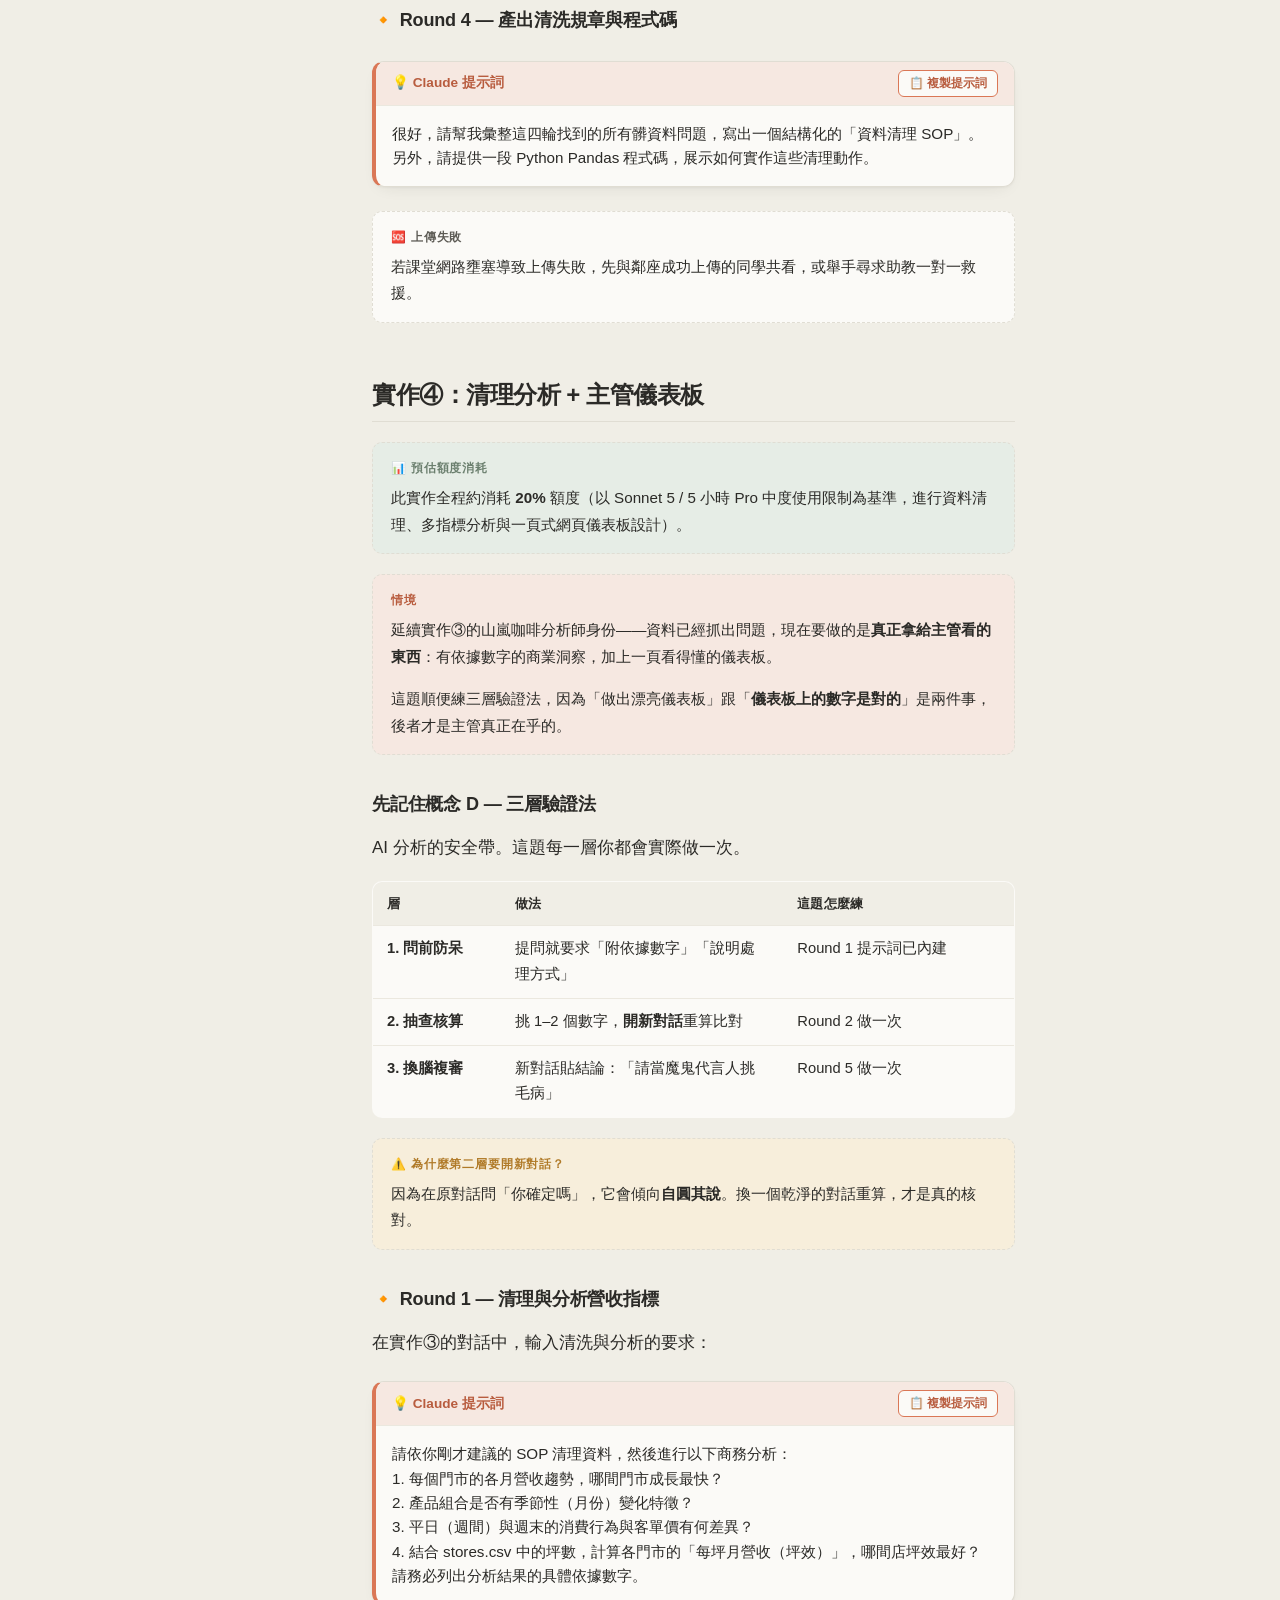
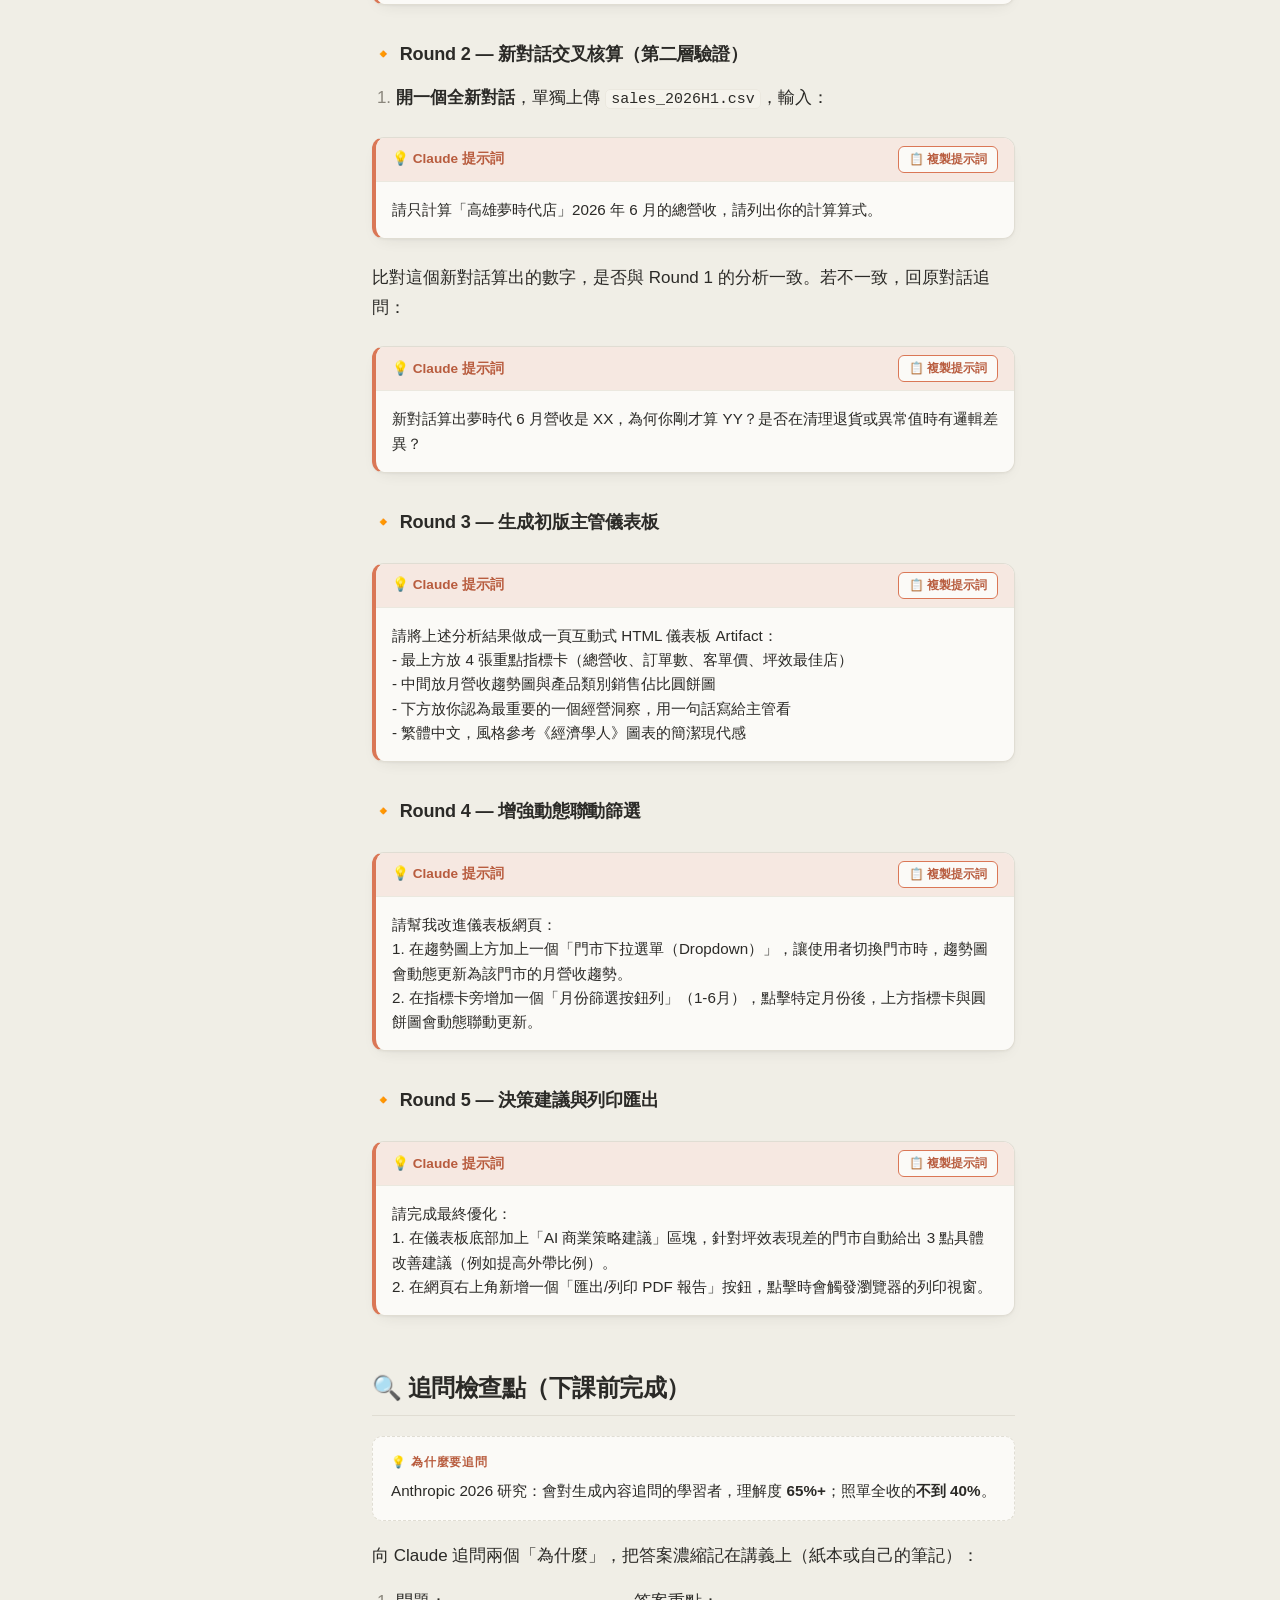
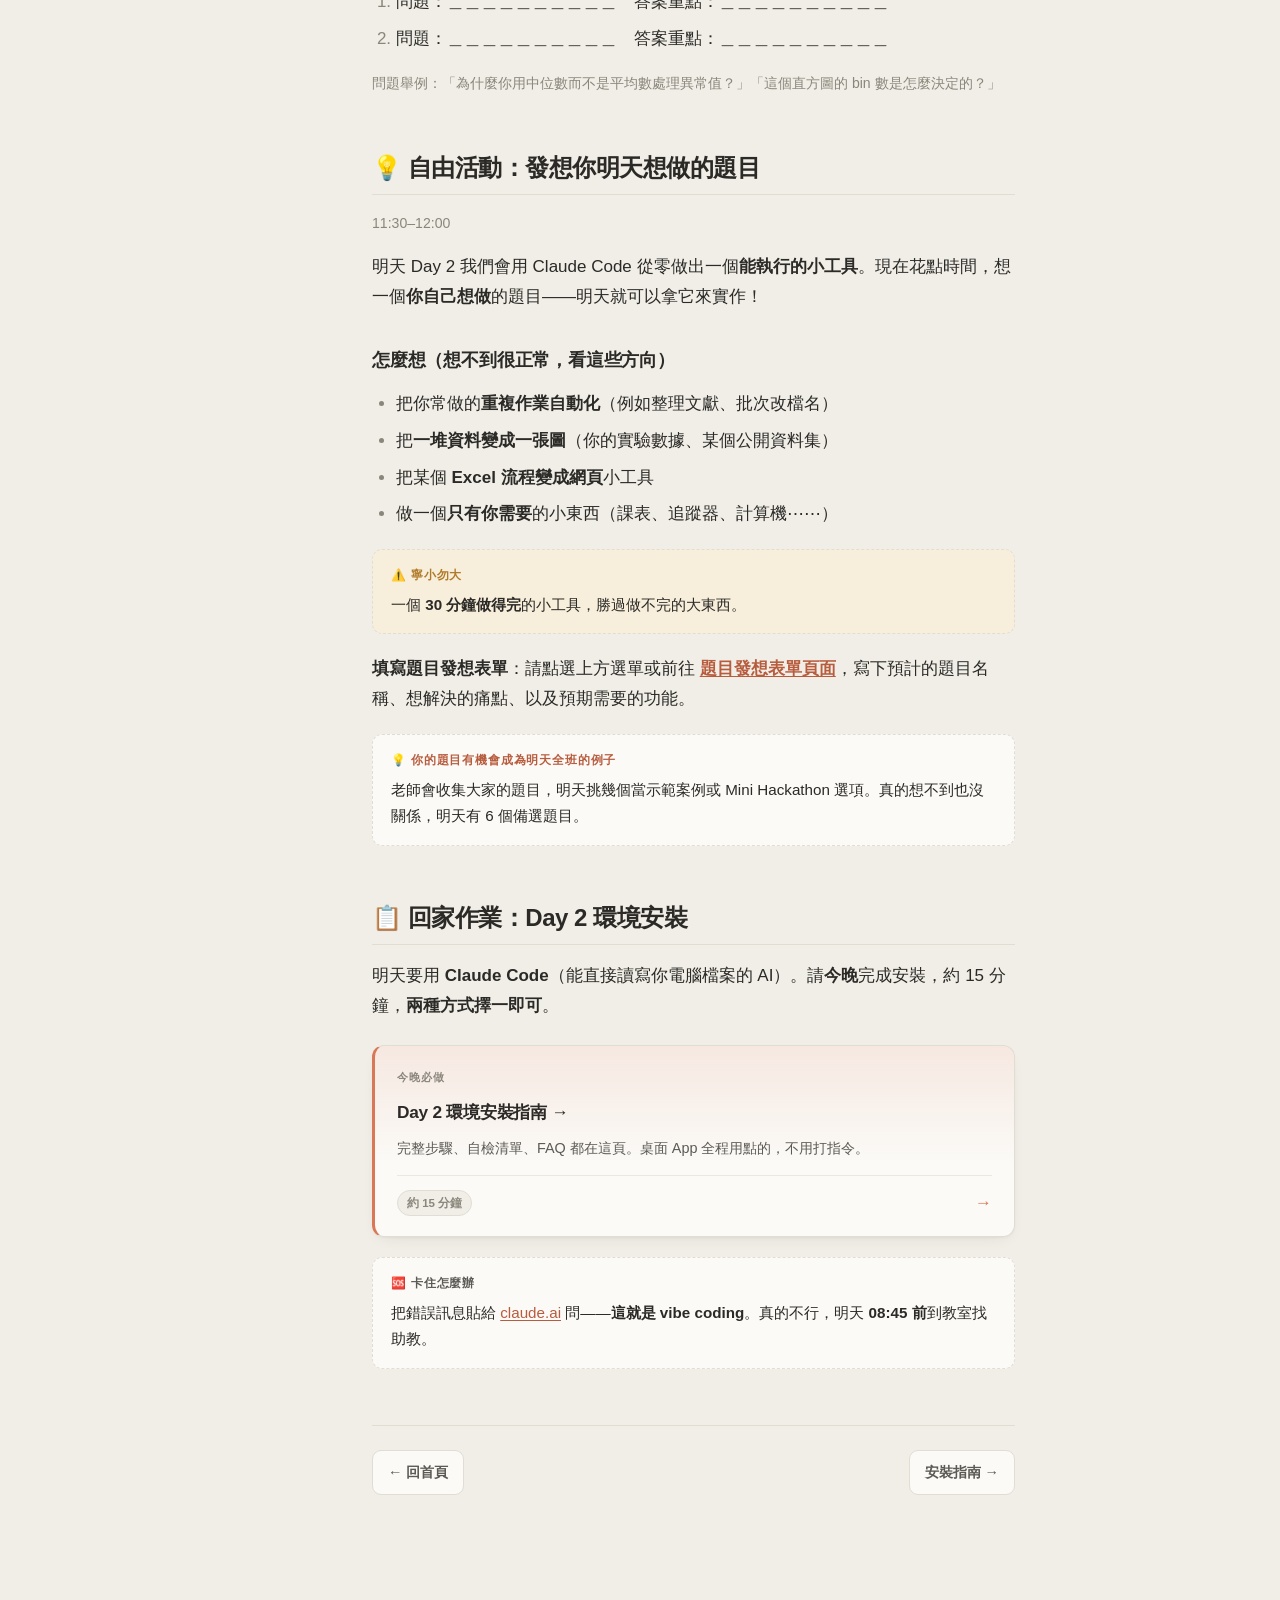
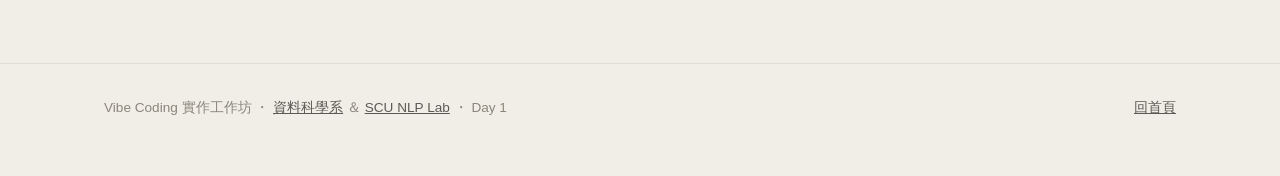
==== commit a780420e: "新增 Day 2 講義與簡報、進階技巧頁 - 新增 day2.html：每日門市營收預測講義（含深水區支線與附錄參考程式碼） - 新增 slides/day2.html：Day 2 投影簡報 - 新增" ====
--- a/day1.html
+++ b/day1.html
@@ -25,6 +25,7 @@
         <a href="day1.html" aria-current="page">Day 1 講義</a>
         <a href="day2.html">Day 2 講義</a>
         <a href="survey.html">題目發想</a>
+        <a href="advanced.html">進階技巧</a>
       </nav>
     </div>
   </header>
--- a/assets/style.css
+++ b/assets/style.css
@@ -445,7 +445,7 @@
   border-radius: 10px;
   padding: 15px 18px;
   margin: 20px 0;
-  border-left: 3px solid var(--line);
+  border: 1px dashed var(--line);
   background: var(--raised);
   font-size: .95rem;
 }
@@ -466,7 +466,6 @@
 /* 情境：每個實作開頭，說明為何做這題 */
 .callout.scenario {
   background: var(--clay-wash);
-  border-left-color: var(--clay);
 }
 
 .callout.scenario .callout-label {
@@ -475,7 +474,6 @@
 
 .callout.warn {
   background: var(--amber-wash);
-  border-left-color: var(--amber);
 }
 
 .callout.warn .callout-label {
@@ -484,7 +482,6 @@
 
 .callout.confirm {
   background: var(--sage-wash);
-  border-left-color: var(--sage);
 }
 
 .callout.confirm .callout-label {
@@ -493,16 +490,14 @@
 
 .callout.rescue {
   background: var(--raised);
-  border-left-color: var(--ink-faint);
 }
 
 .callout.rescue .callout-label {
-  color: var(--ink-faint);
+  color: var(--ink-soft);
 }
 
 .callout.tip {
   background: var(--raised);
-  border-left-color: var(--clay);
 }
 
 .callout.tip .callout-label {
@@ -650,19 +645,91 @@
 }
 
 /* 提示詞區塊：學員要整段複製貼給 Claude 的 */
-pre.prompt {
-  background: var(--raised);
-  border-color: var(--clay);
-  border-left-width: 3px;
-  white-space: pre-wrap;
+.prompt-wrapper {
+  margin: 1.5rem 0;
+  border: 1px solid var(--line);
+  border-left: 4px solid var(--clay);
+  border-radius: var(--radius);
+  background: var(--raised);
+  overflow: hidden;
+  box-shadow: var(--shadow);
+  transition: box-shadow 0.2s ease, border-color 0.2s ease;
+}
+
+.prompt-wrapper:hover {
+  box-shadow: var(--shadow-hover);
+  border-color: var(--clay-deep);
+}
+
+.prompt-header {
+  display: flex;
+  justify-content: space-between;
+  align-items: center;
+  background: var(--clay-wash);
+  padding: 8px 16px;
+  border-bottom: 1px solid var(--line-soft);
+  user-select: none;
+}
+
+.prompt-title {
   font-family: var(--sans);
-  font-size: .92rem;
-}
-
-pre.prompt code {
+  font-size: 0.85rem;
+  font-weight: 600;
+  color: var(--clay-deep);
+  display: flex;
+  align-items: center;
+  gap: 6px;
+}
+
+.prompt-copy-btn {
+  display: inline-flex;
+  align-items: center;
+  gap: 4px;
+  background: var(--raised);
+  border: 1px solid var(--clay);
+  color: var(--clay-deep);
+  font-family: var(--sans);
+  font-size: 0.75rem;
+  font-weight: 700;
+  padding: 4px 10px;
+  border-radius: 6px;
+  cursor: pointer;
+  transition: all 0.15s ease-in-out;
+}
+
+.prompt-copy-btn:hover {
+  background: var(--clay-wash);
+  color: var(--clay-deep);
+  transform: translateY(-1px);
+}
+
+.prompt-copy-btn:active {
+  transform: translateY(0);
+}
+
+.prompt-copy-btn.copied {
+  background: var(--sage-wash);
+  border-color: var(--sage);
+  color: var(--sage);
+}
+
+.prompt-wrapper pre.prompt {
+  margin: 0;
+  border: none;
+  background: none;
+  box-shadow: none;
+  padding: 16px;
+  font-family: var(--sans);
+  font-size: 0.95rem;
+  line-height: 1.6;
+  color: var(--ink);
+}
+
+.prompt-wrapper pre.prompt code {
   font-family: var(--sans);
   white-space: pre-wrap;
 }
+
 
 .copy-btn {
   position: absolute;
@@ -1226,4 +1293,185 @@
   padding: 2px 6px;
   border-radius: 4px;
   font-size: .88em;
+}
+
+/* ---------- Appendix Details Collapsible ---------- */
+details.appendix-card {
+  border: 1px solid var(--line);
+  border-radius: 12px;
+  background: var(--raised);
+  margin: 2.5rem 0;
+  padding: 0;
+  overflow: hidden;
+  transition: box-shadow 0.2s ease;
+}
+
+details.appendix-card[open] {
+  box-shadow: 0 4px 15px rgba(0, 0, 0, 0.05);
+  background: var(--paper);
+}
+
+details.appendix-card summary {
+  cursor: pointer;
+  padding: 20px 24px;
+  list-style: none;
+  display: flex;
+  justify-content: space-between;
+  align-items: center;
+  user-select: none;
+  background: var(--raised);
+}
+
+details.appendix-card summary::-webkit-details-marker {
+  display: none;
+}
+
+details.appendix-card summary h2 {
+  font-size: 1.35rem;
+  margin: 0 !important;
+  color: var(--ink);
+  border-bottom: none !important;
+}
+
+details.appendix-card summary::after {
+  content: "＋ 展開附錄";
+  font-size: 0.9rem;
+  font-weight: 600;
+  color: var(--clay);
+  border: 1px solid var(--line);
+  border-radius: 6px;
+  padding: 6px 12px;
+  background: var(--paper);
+  transition: all 0.2s ease;
+}
+
+details.appendix-card[open] summary::after {
+  content: "－ 收折附錄";
+  background: var(--raised);
+}
+
+details.appendix-card summary:hover::after {
+  background: var(--clay);
+  color: #fff;
+  border-color: var(--clay);
+}
+
+.appendix-content {
+  padding: 24px;
+  border-top: 1px solid var(--line-soft);
+  background: var(--paper);
+}
+
+/* ---------- Modal Dialog ---------- */
+.modal-overlay {
+  display: none;
+  position: fixed;
+  top: 0;
+  left: 0;
+  width: 100%;
+  height: 100%;
+  background: rgba(31, 36, 48, 0.65);
+  backdrop-filter: blur(4px);
+  -webkit-backdrop-filter: blur(4px);
+  z-index: 2000;
+  justify-content: center;
+  align-items: center;
+  padding: 20px;
+  opacity: 0;
+  transition: opacity 0.25s ease;
+}
+
+.modal-overlay.active {
+  display: flex;
+  opacity: 1;
+}
+
+.modal-container {
+  background: var(--paper);
+  width: 100%;
+  max-width: 950px;
+  max-height: 85vh;
+  border-radius: 16px;
+  box-shadow: 0 10px 30px rgba(0, 0, 0, 0.15);
+  display: flex;
+  flex-direction: column;
+  overflow: hidden;
+  transform: scale(0.95);
+  transition: transform 0.25s cubic-bezier(0.16, 1, 0.3, 1);
+}
+
+.modal-overlay.active .modal-container {
+  transform: scale(1);
+}
+
+.modal-header {
+  padding: 18px 24px;
+  border-bottom: 1px solid var(--line-soft);
+  background: var(--raised);
+  display: flex;
+  justify-content: space-between;
+  align-items: center;
+}
+
+.modal-header h2 {
+  margin: 0 !important;
+  font-size: 1.35rem;
+  color: var(--ink);
+  border-bottom: none !important;
+}
+
+.modal-close-btn {
+  background: none;
+  border: none;
+  font-size: 28px;
+  cursor: pointer;
+  color: var(--ink-soft);
+  padding: 0 8px;
+  line-height: 1;
+  transition: color 0.15s;
+}
+
+.modal-close-btn:hover {
+  color: var(--clay);
+}
+
+.modal-body {
+  padding: 24px 30px;
+  overflow-y: auto;
+  color: var(--ink);
+  font-size: 0.98rem;
+  line-height: 1.6;
+}
+
+.modal-body h3 {
+  margin-top: 1.5rem;
+  margin-bottom: 0.8rem;
+}
+
+.modal-body p {
+  margin-bottom: 1rem;
+}
+
+/* Button style for modal trigger */
+.btn-challenge-trigger {
+  display: inline-block;
+  background: var(--accent);
+  color: #fff !important;
+  border: none;
+  padding: 10px 20px;
+  font-size: 0.9rem;
+  font-weight: 650;
+  border-radius: 6px;
+  cursor: pointer;
+  transition: background 0.15s, transform 0.1s;
+  text-decoration: none;
+}
+
+.btn-challenge-trigger:hover {
+  background: #0b7a70;
+  transform: translateY(-1px);
+}
+
+.btn-challenge-trigger:active {
+  transform: translateY(0);
 }
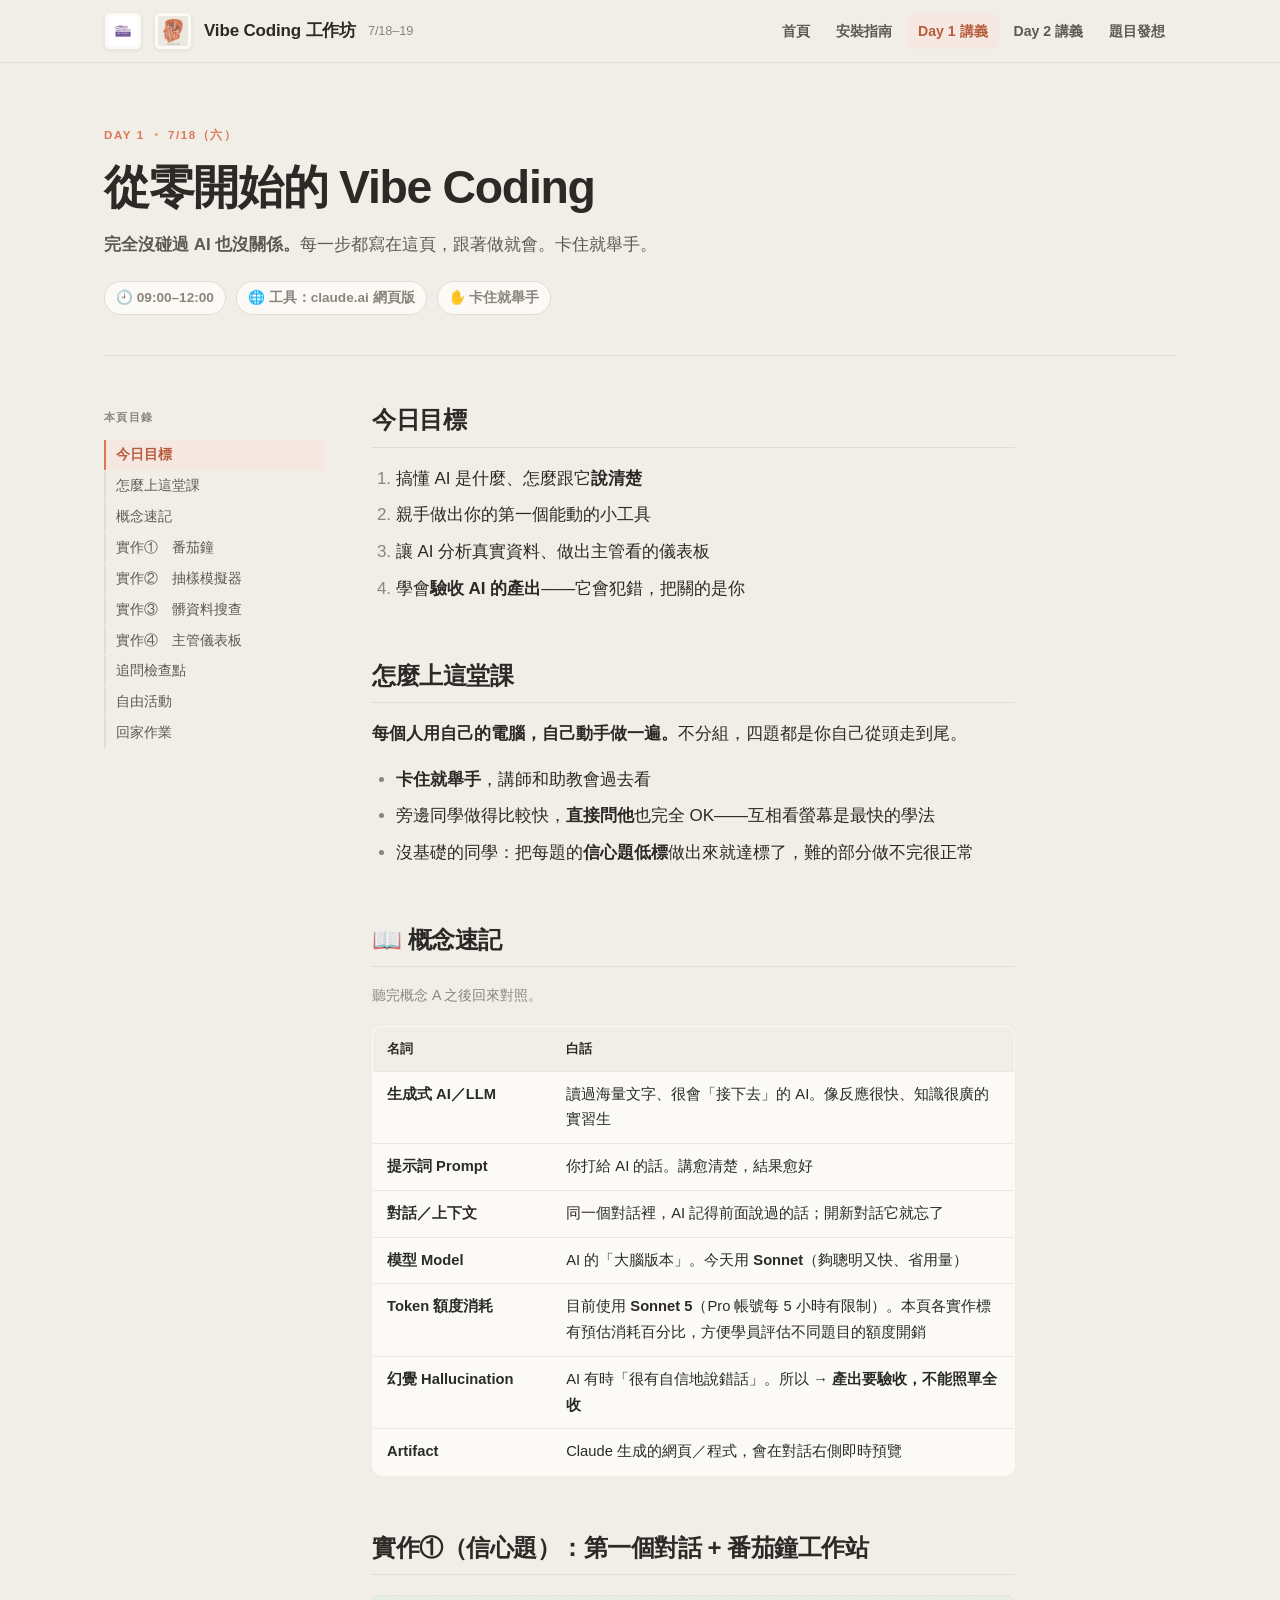
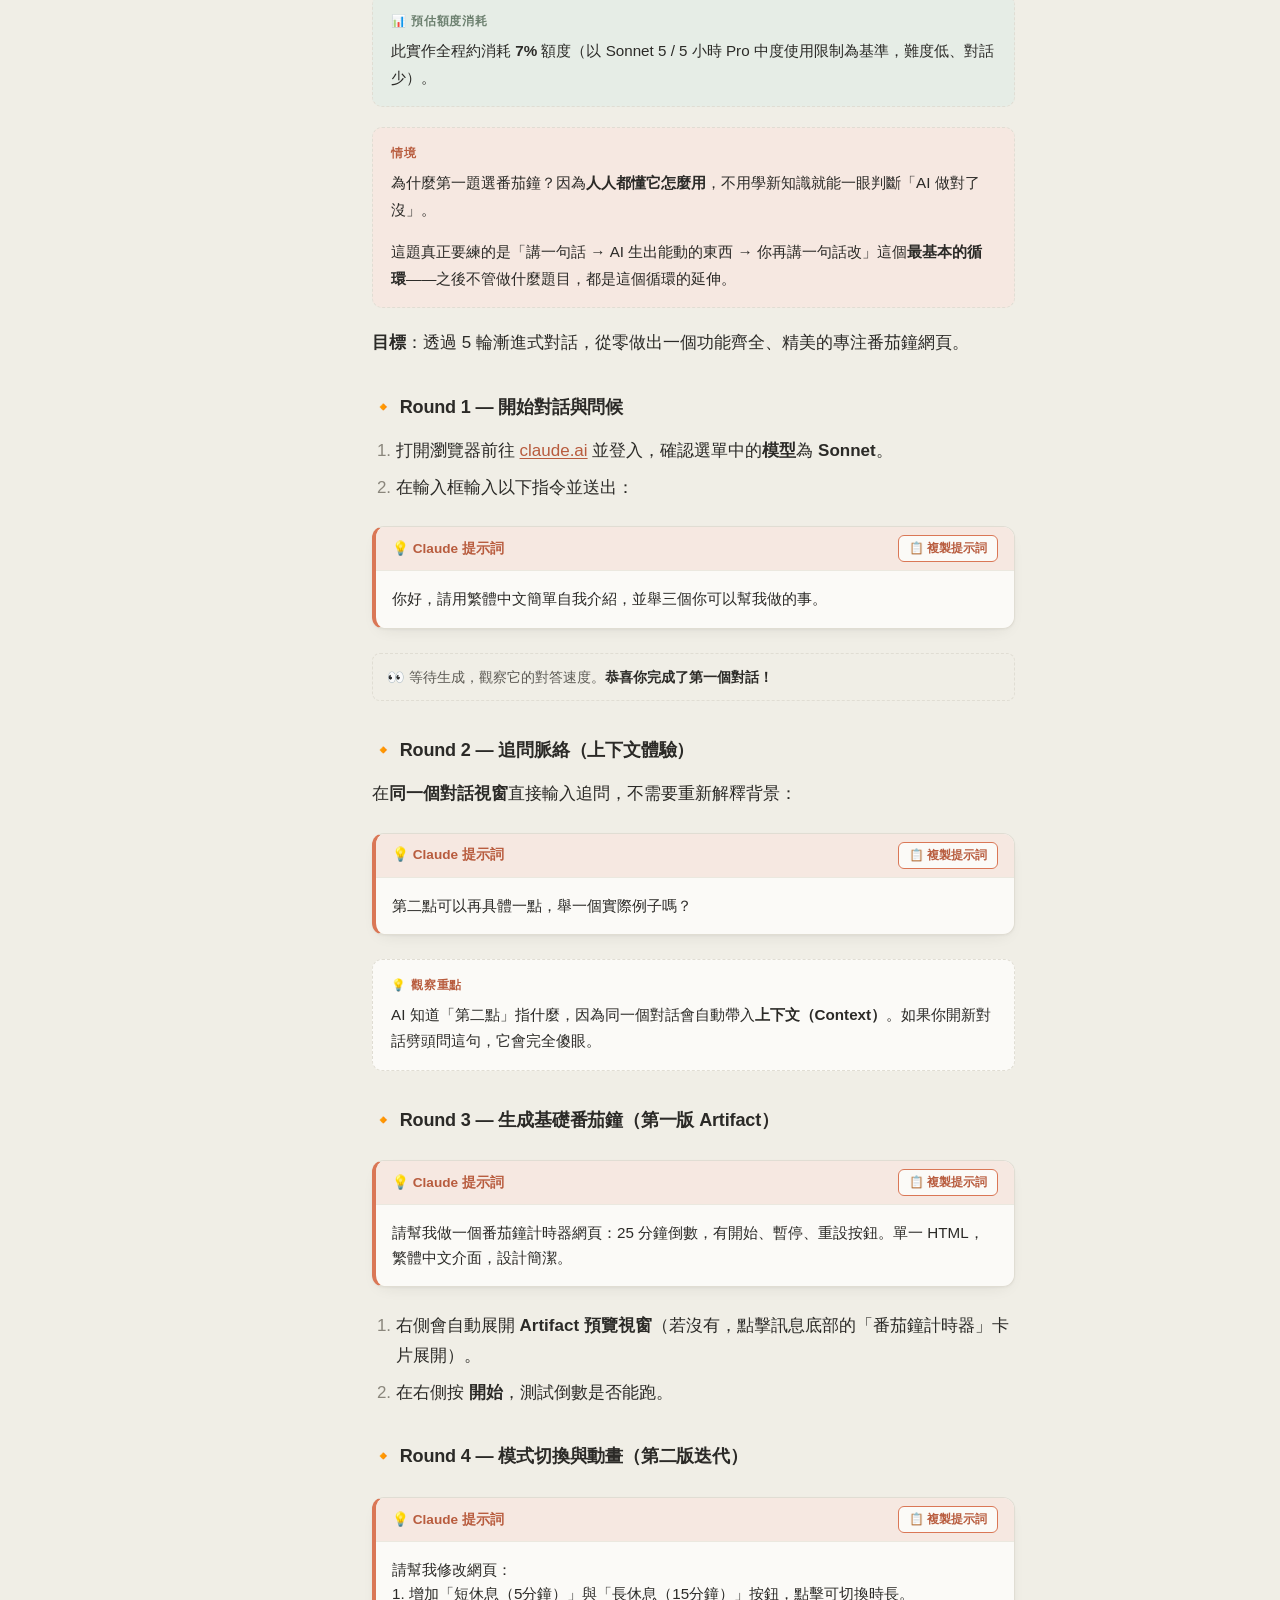
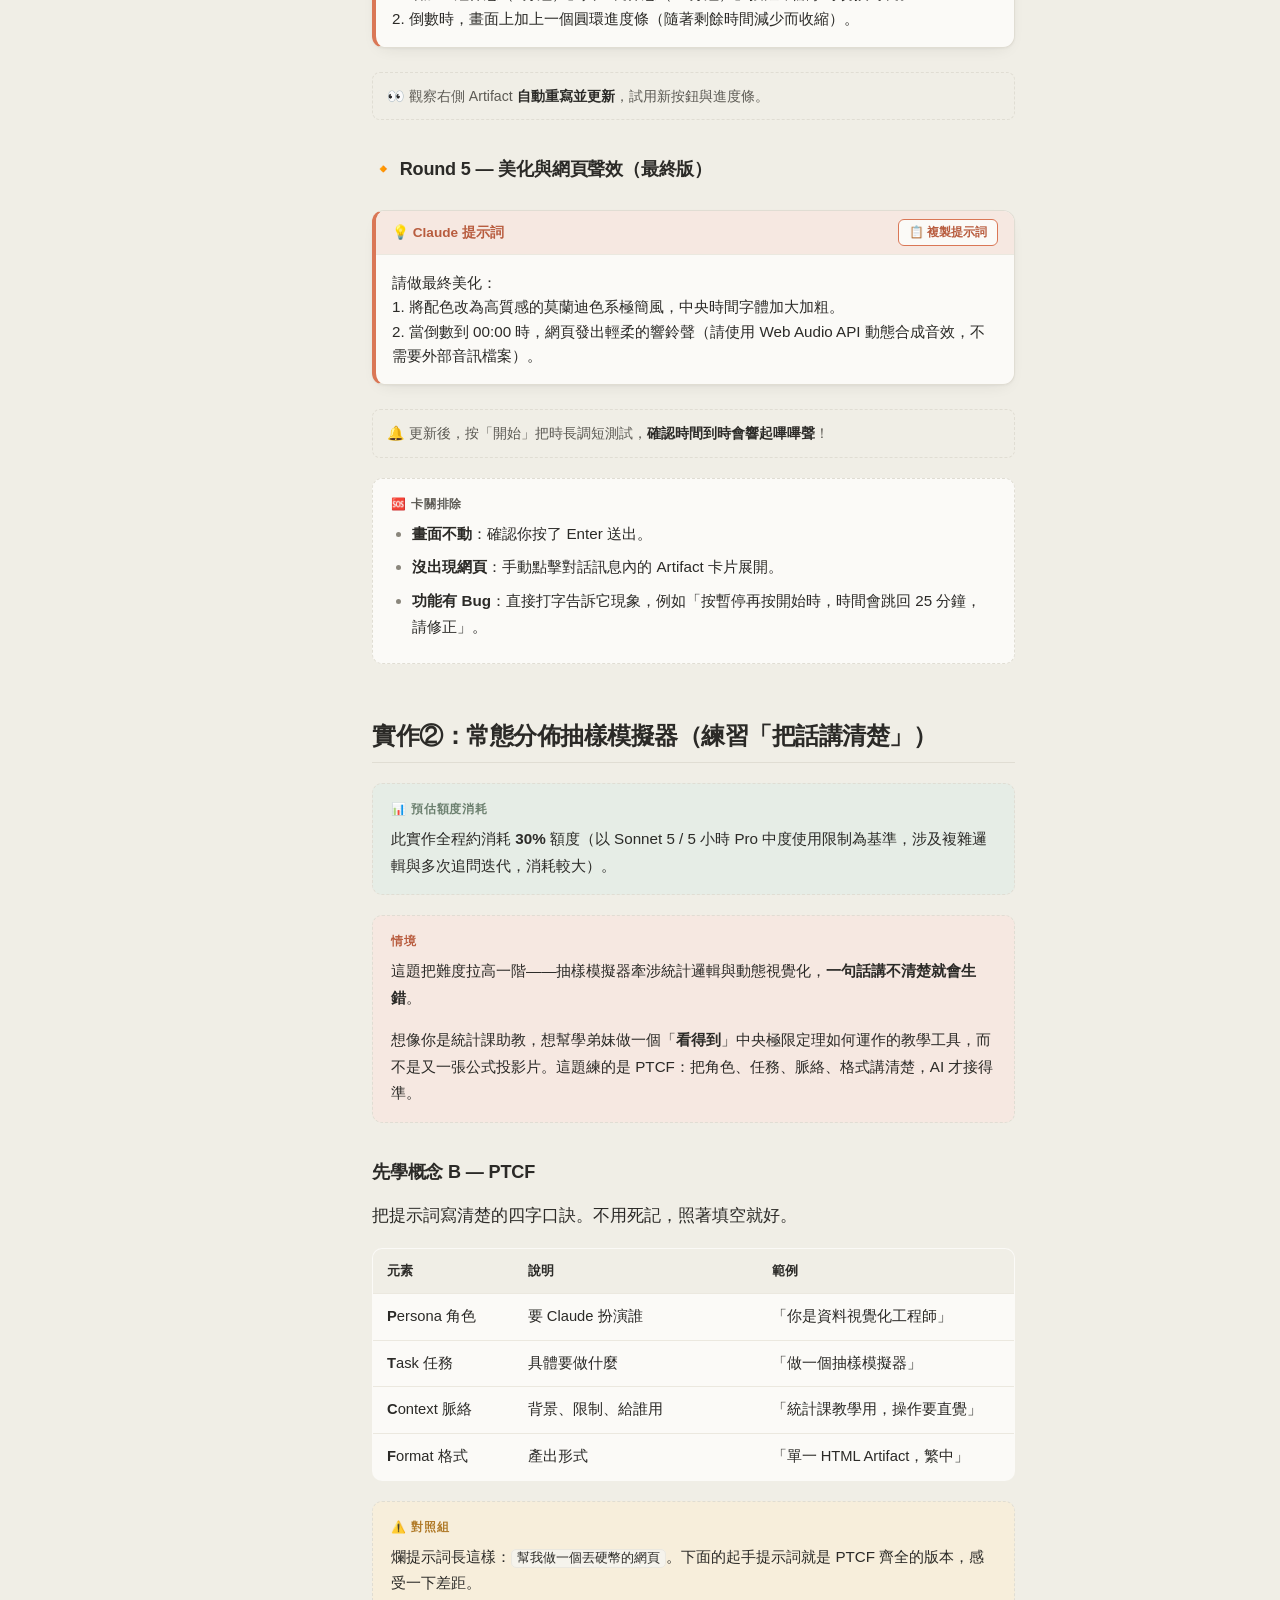
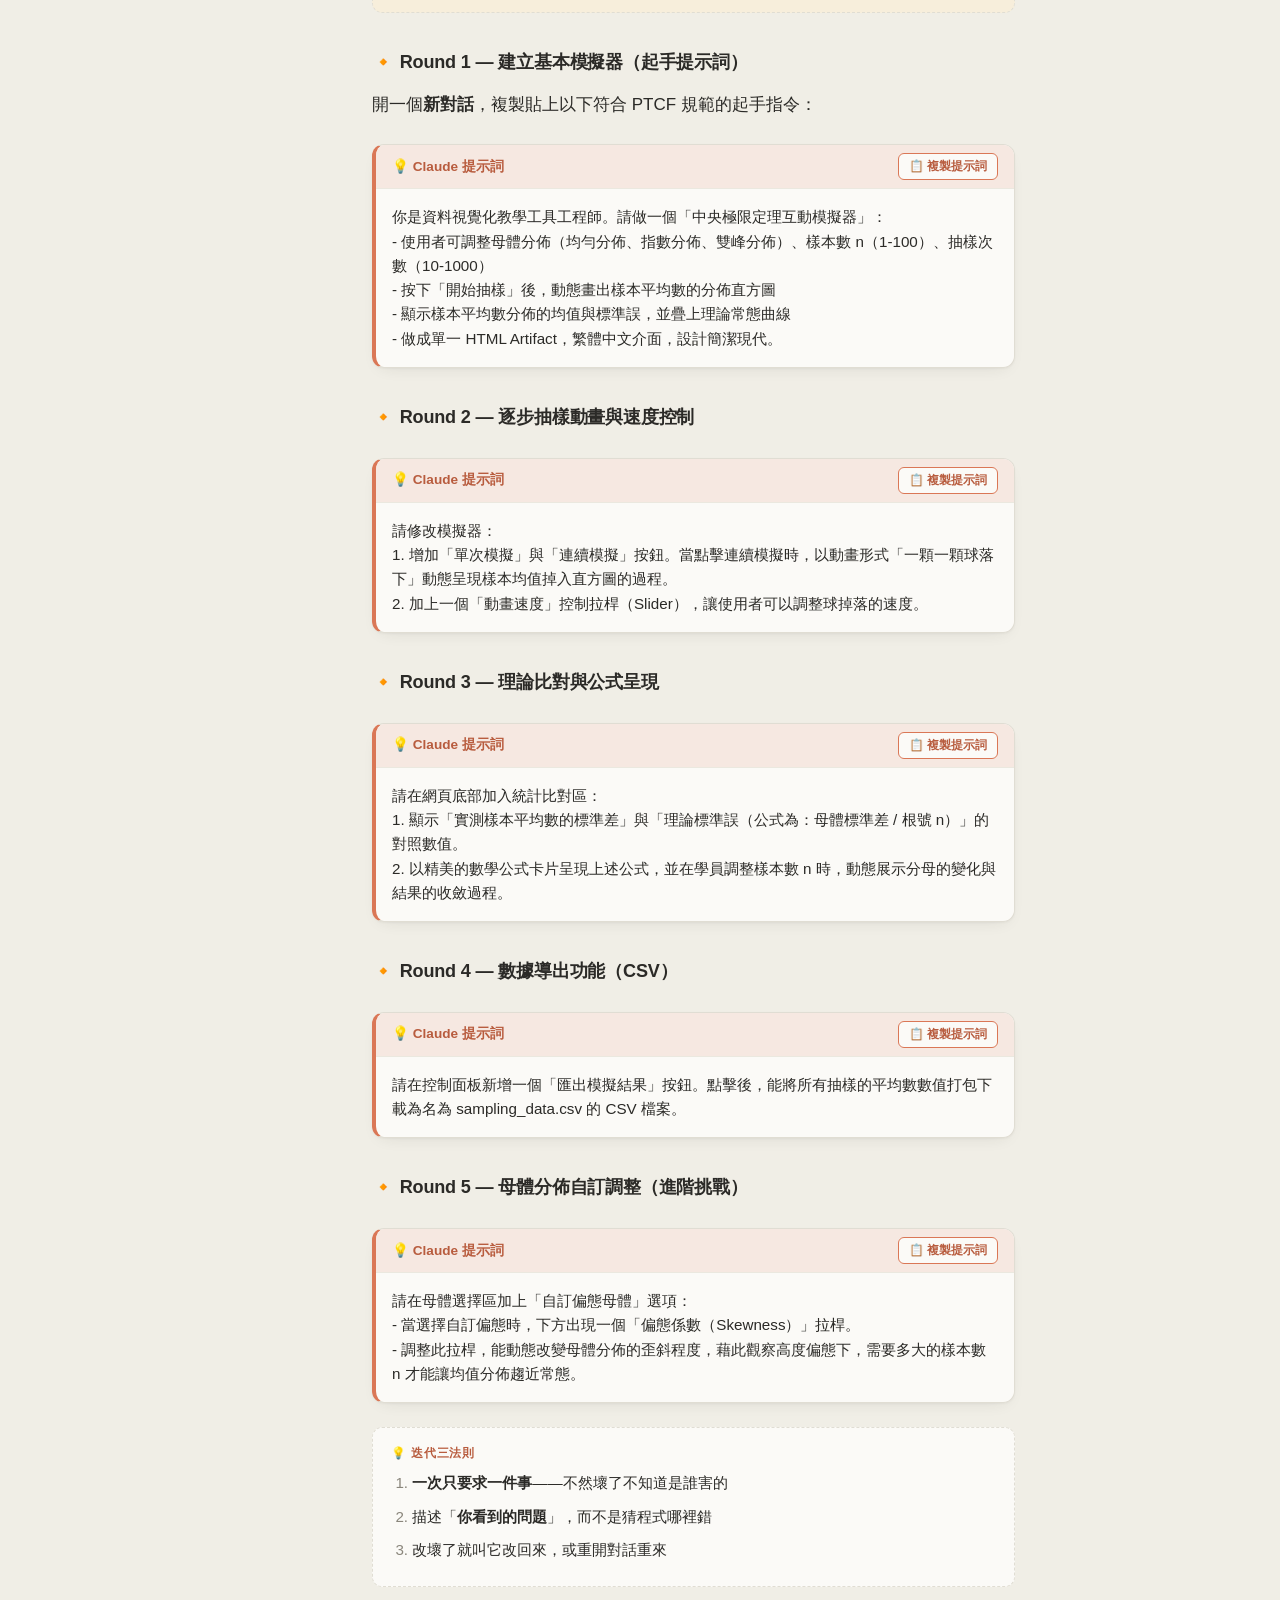
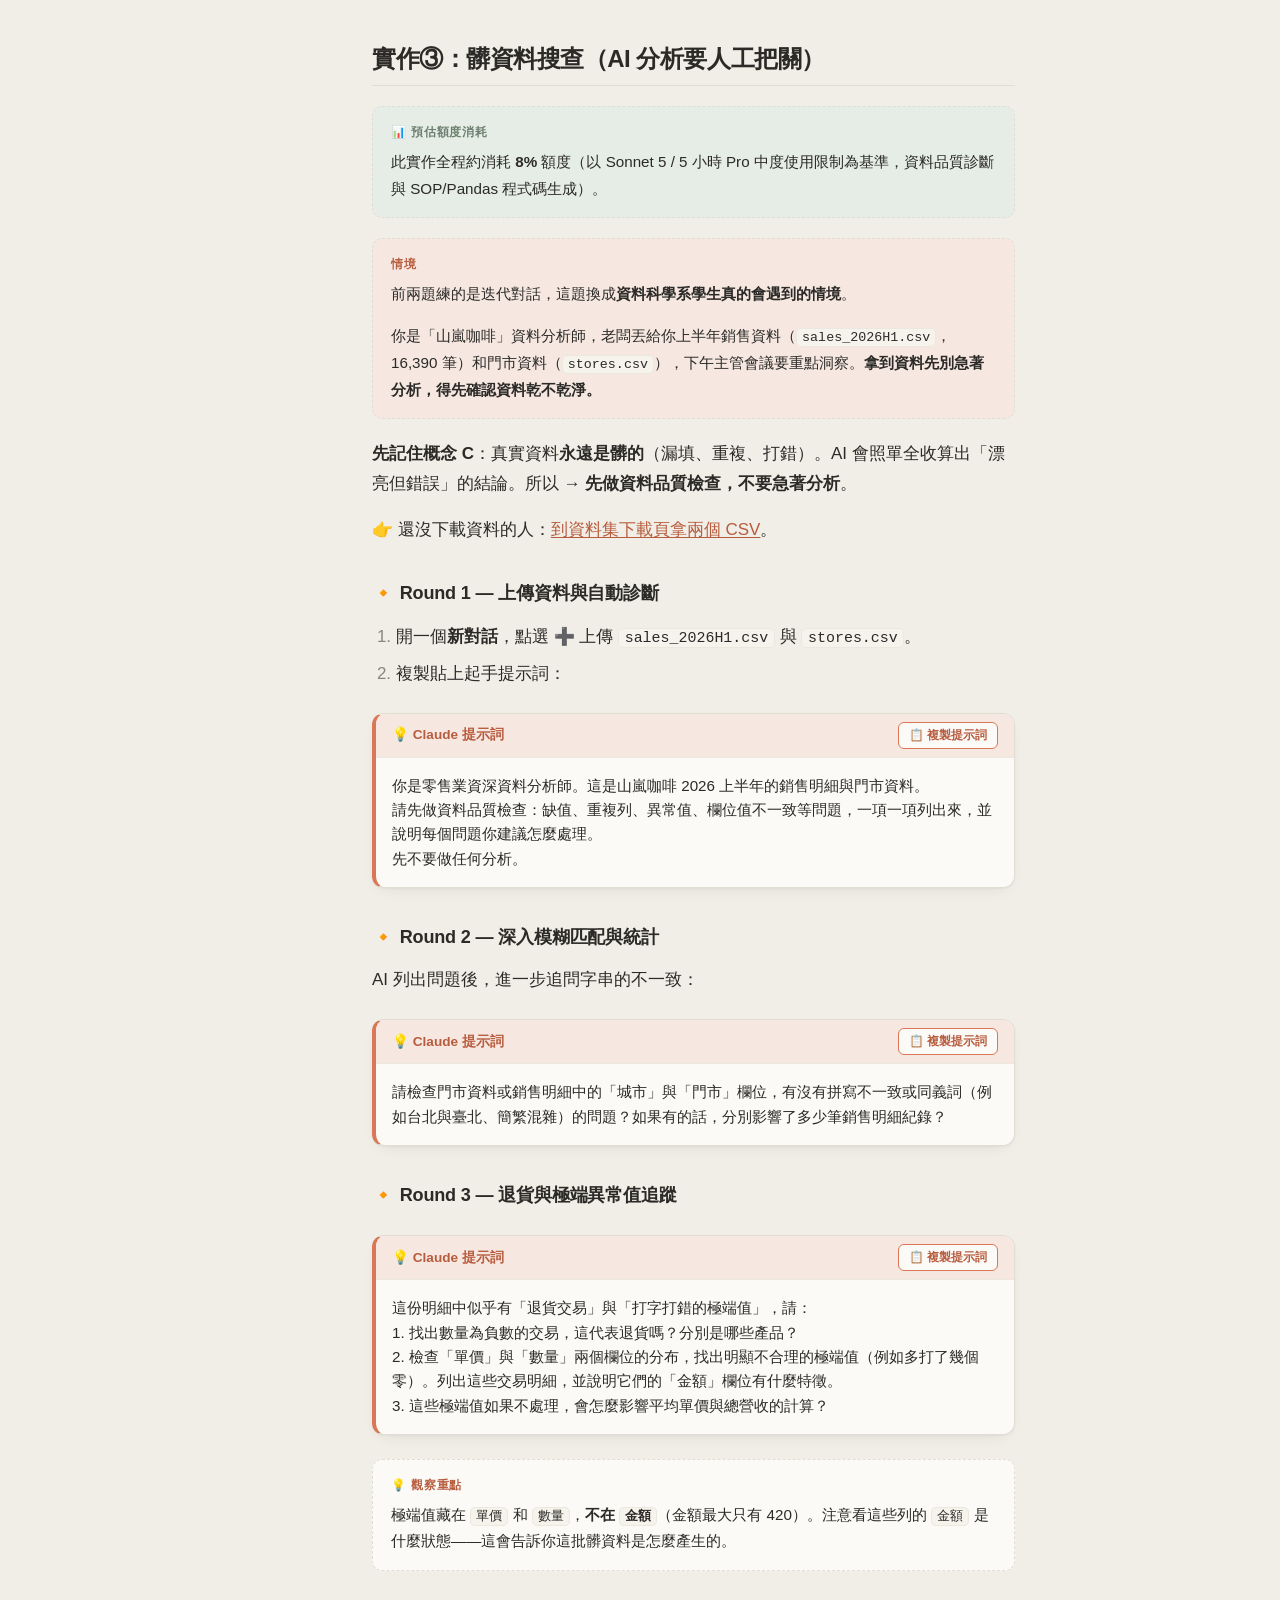
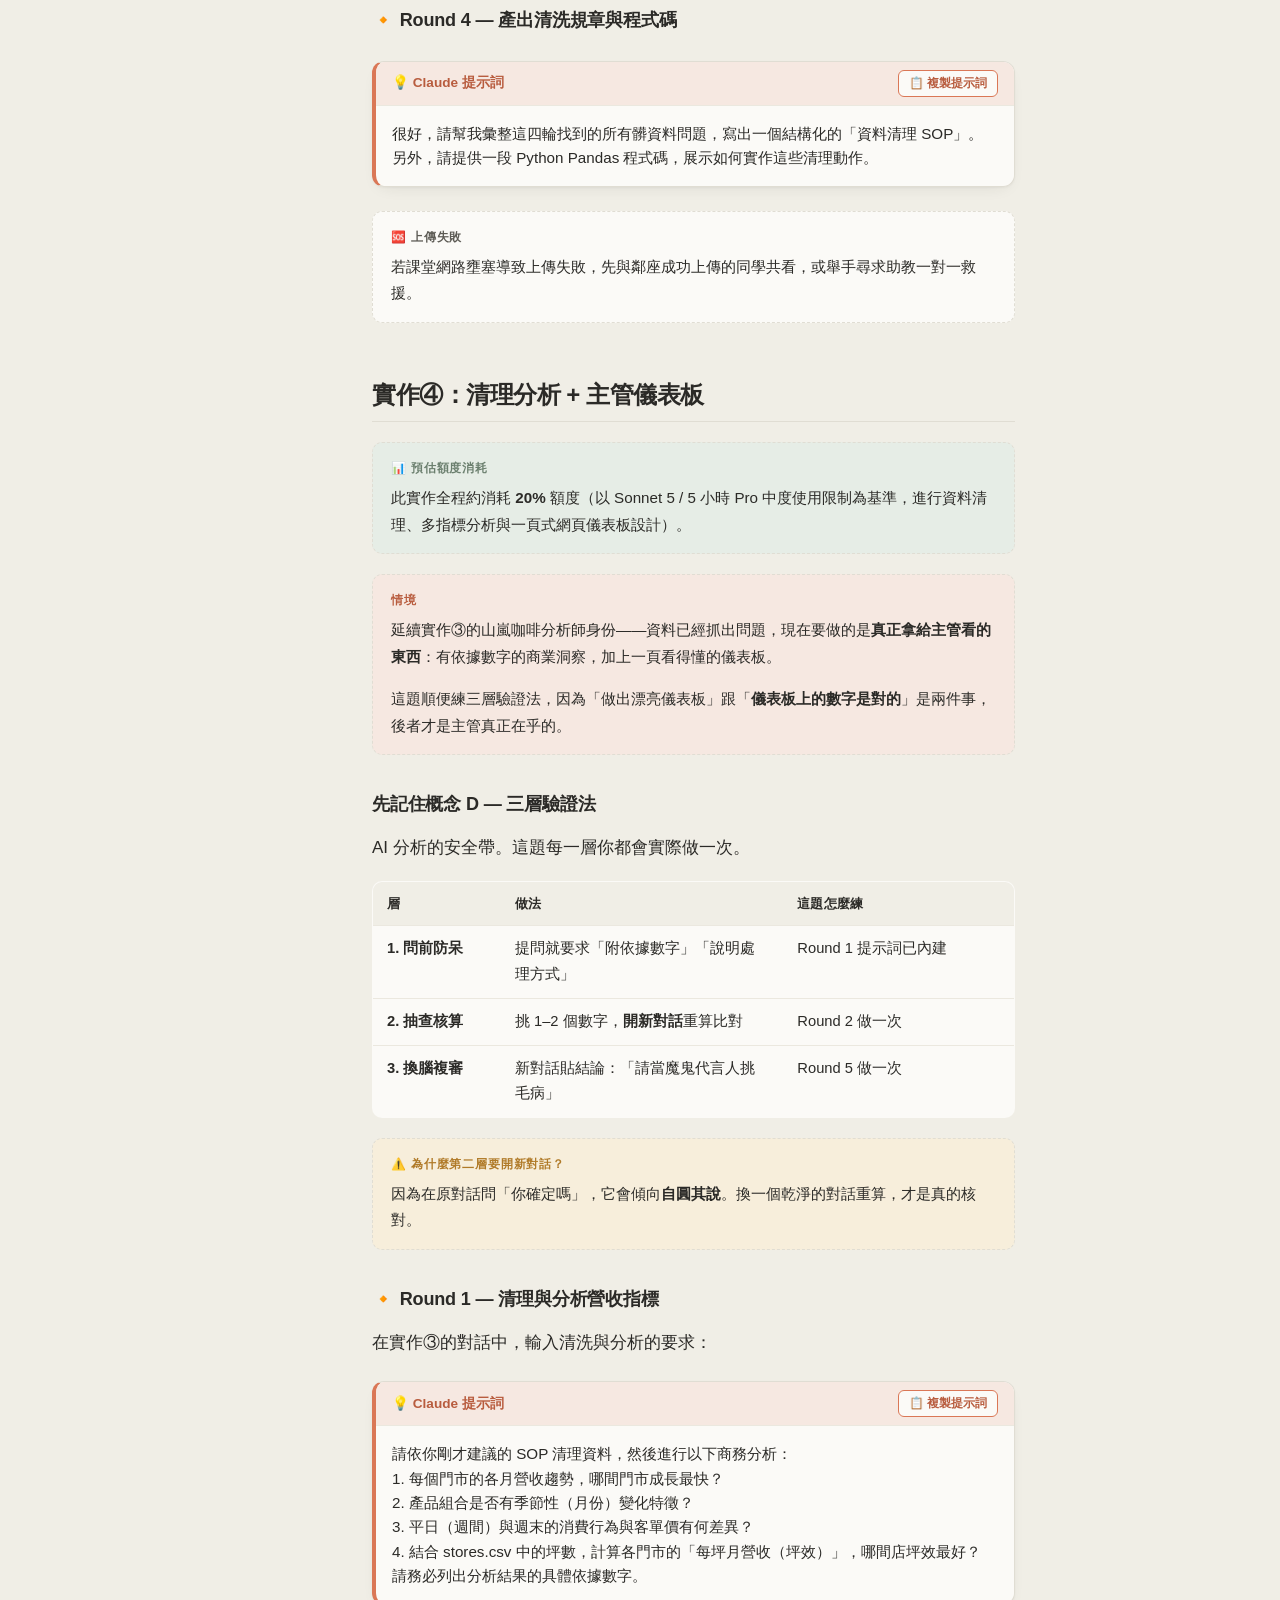
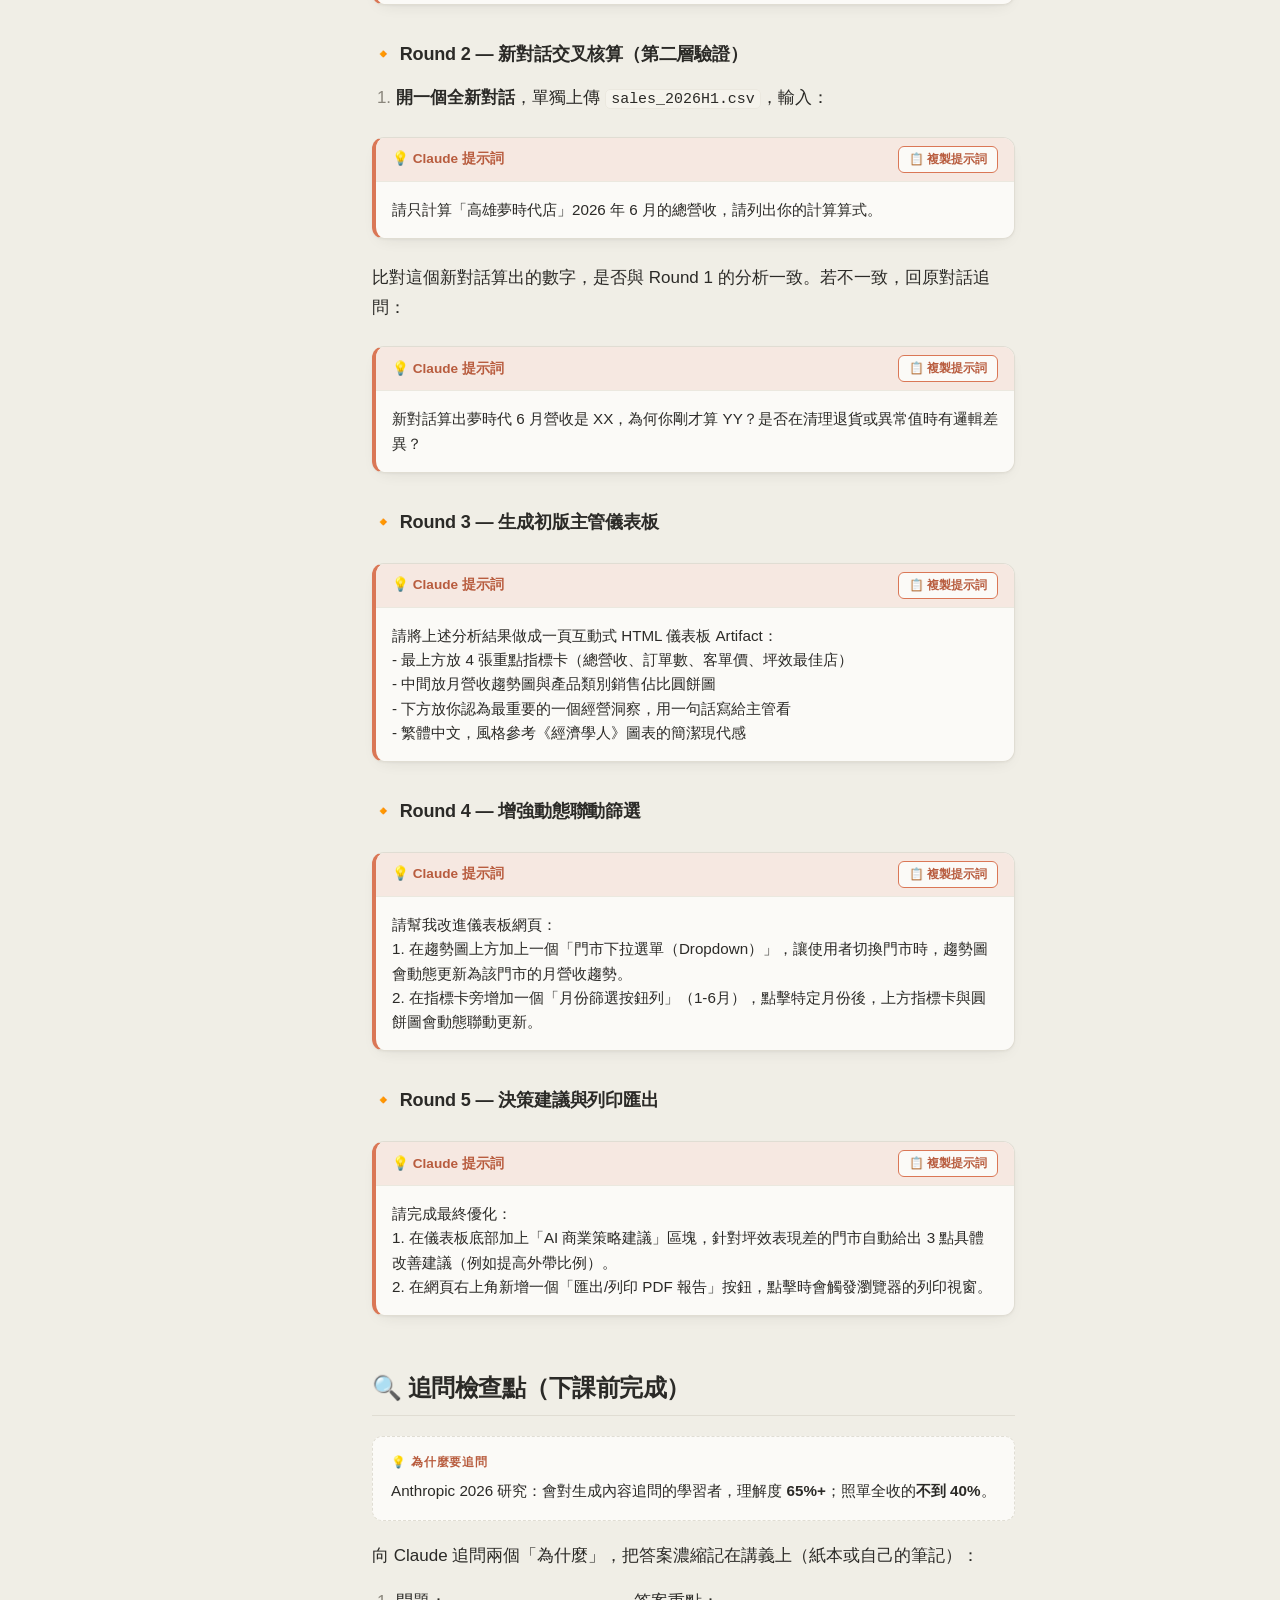
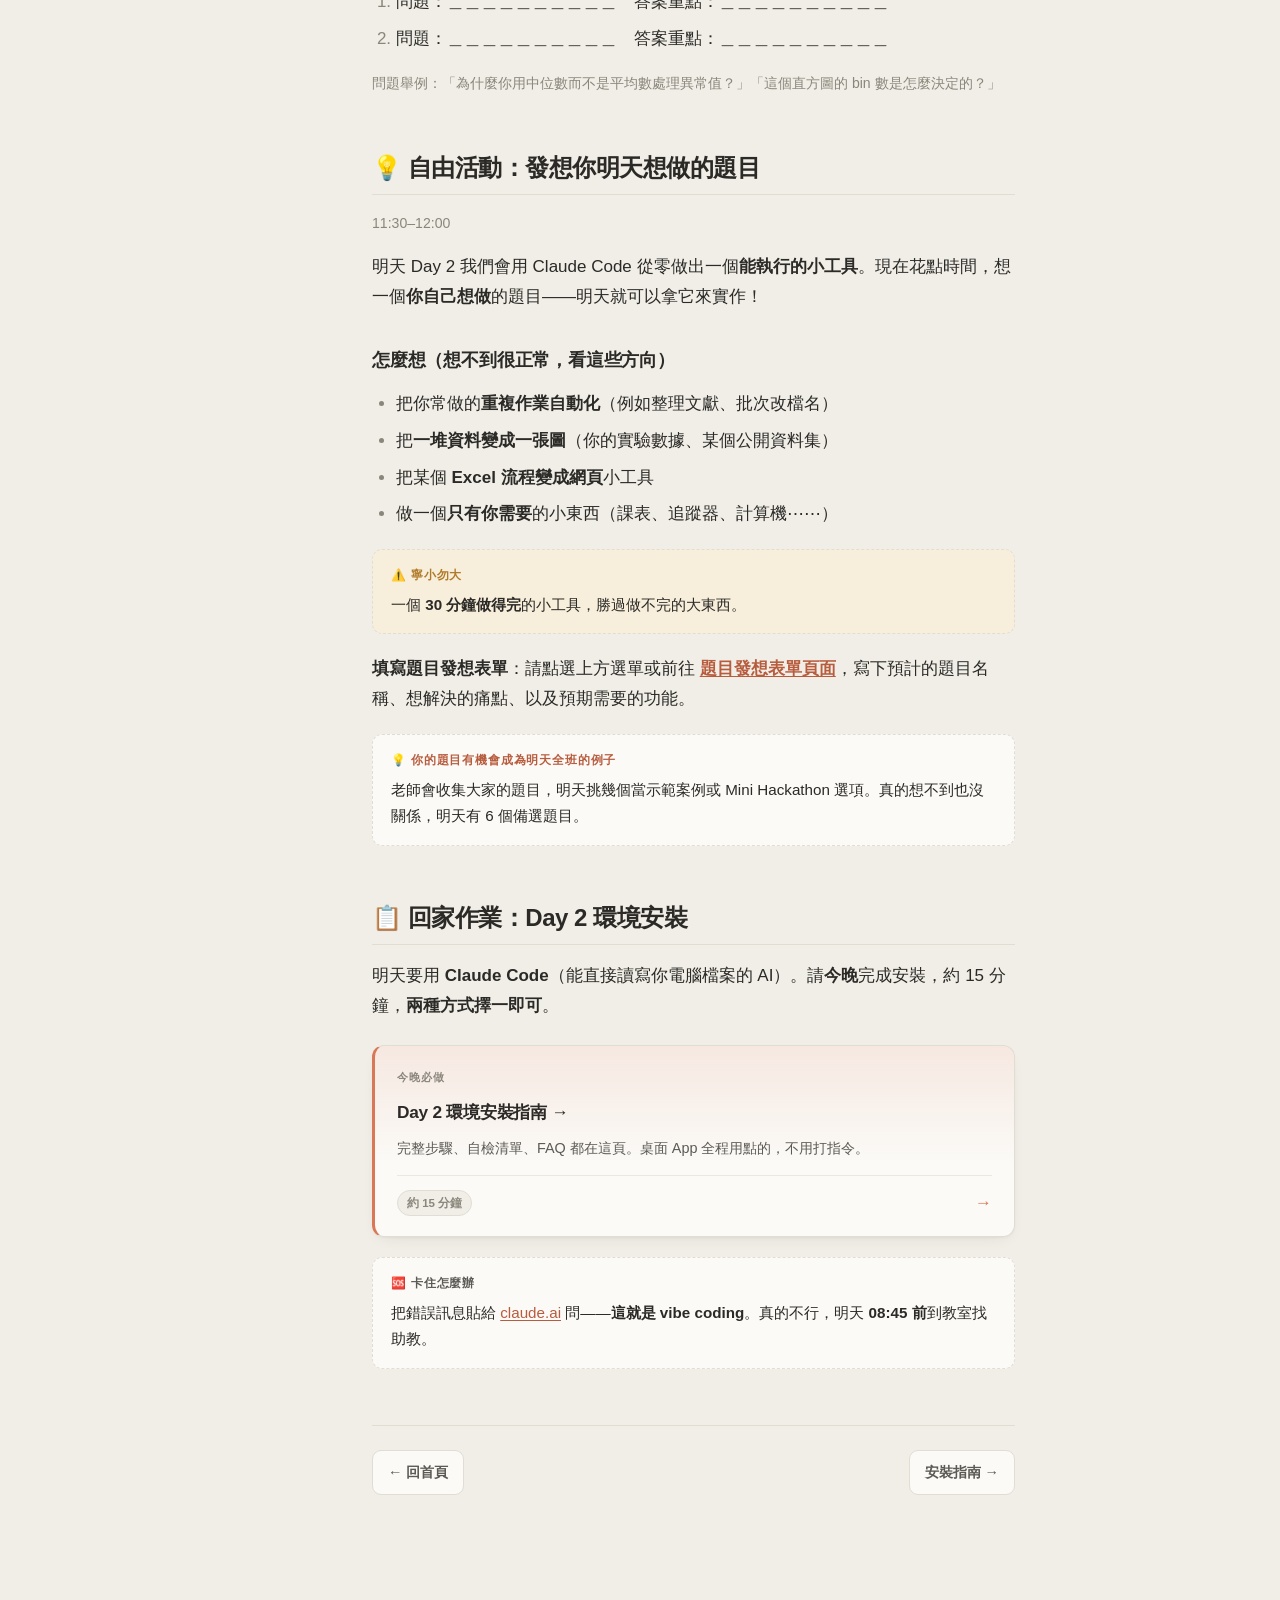
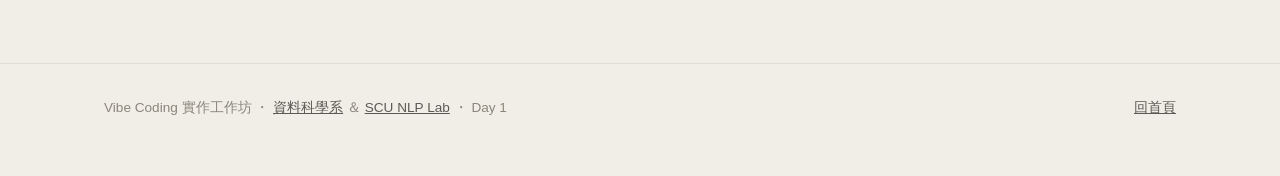
==== commit ceaa391a: "移除進階技巧頁 advanced.html 與其導覽列連結、首頁卡片全部拿掉；style.css／app.js 未見專屬該頁的規則，維持不動。  Co-Authored-By: Claude Fabl" ====
--- a/day1.html
+++ b/day1.html
@@ -25,7 +25,6 @@
         <a href="day1.html" aria-current="page">Day 1 講義</a>
         <a href="day2.html">Day 2 講義</a>
         <a href="survey.html">題目發想</a>
-        <a href="advanced.html">進階技巧</a>
       </nav>
     </div>
   </header>
